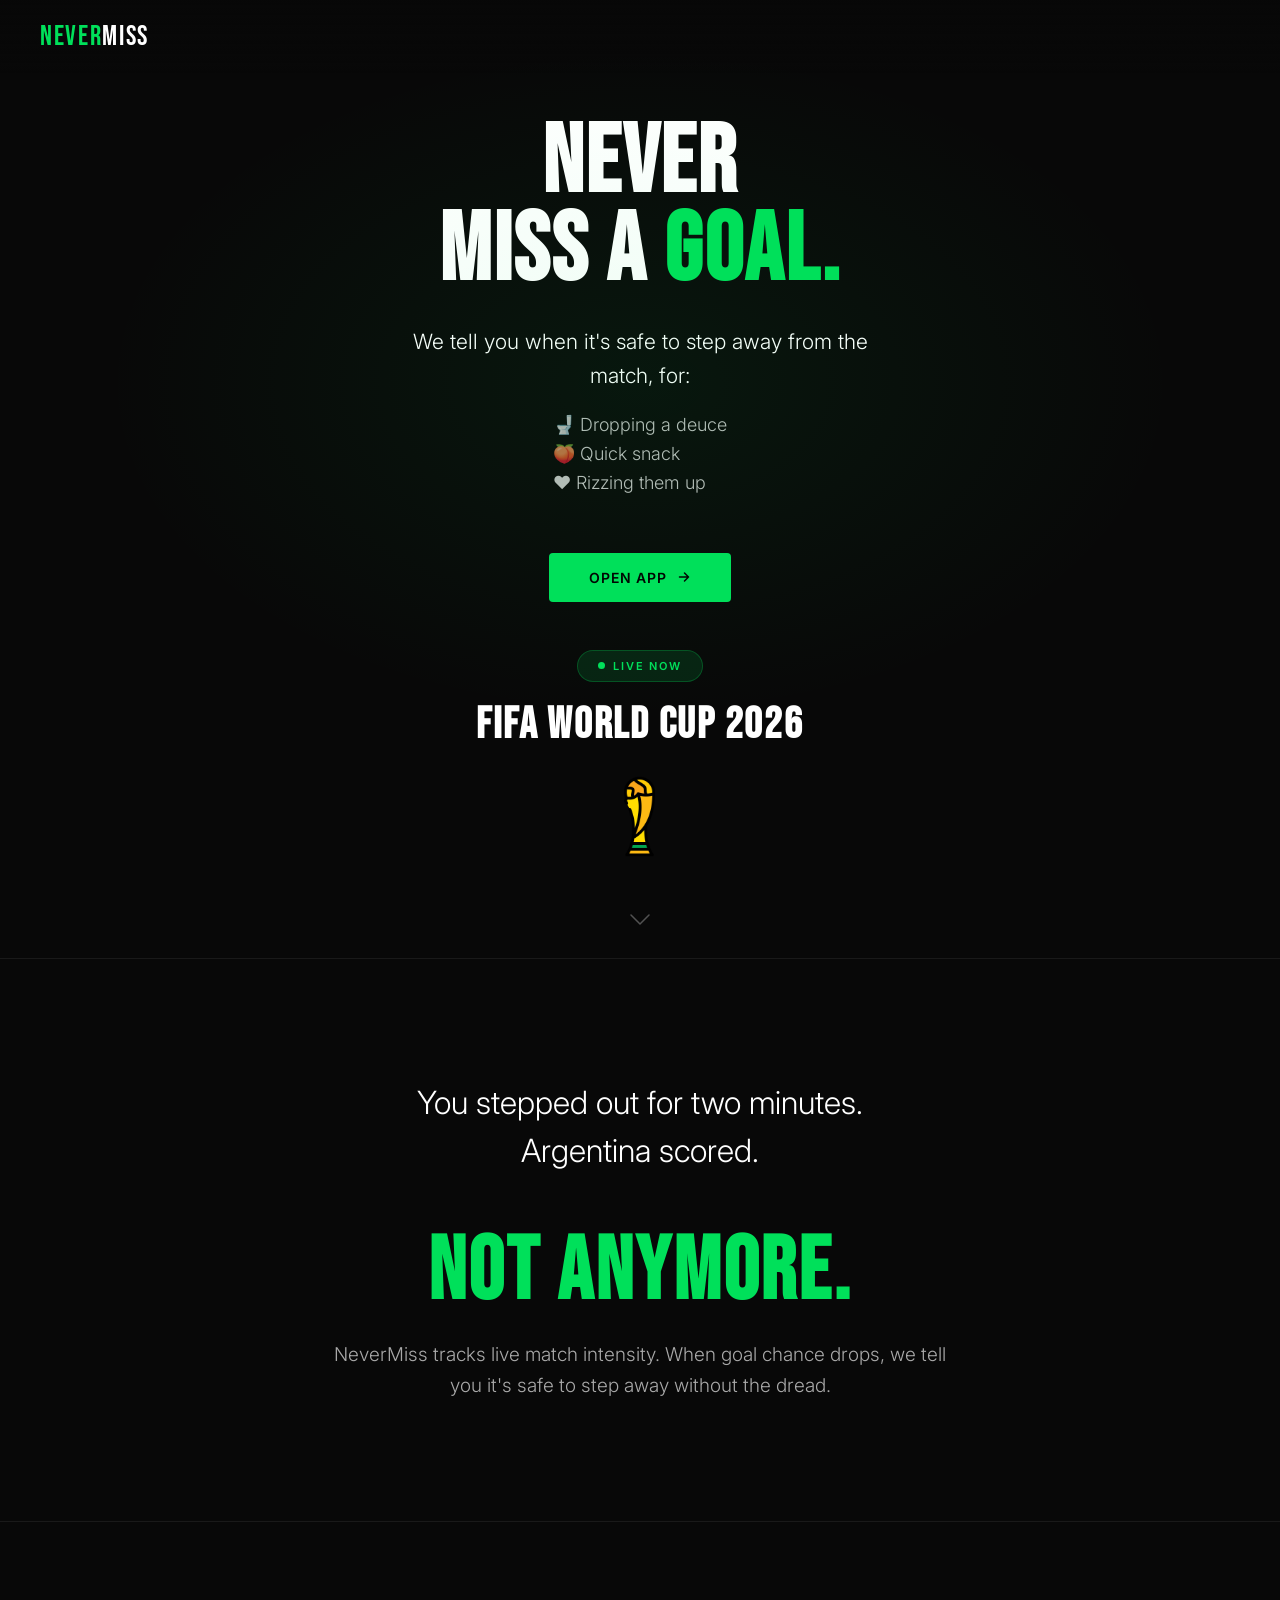
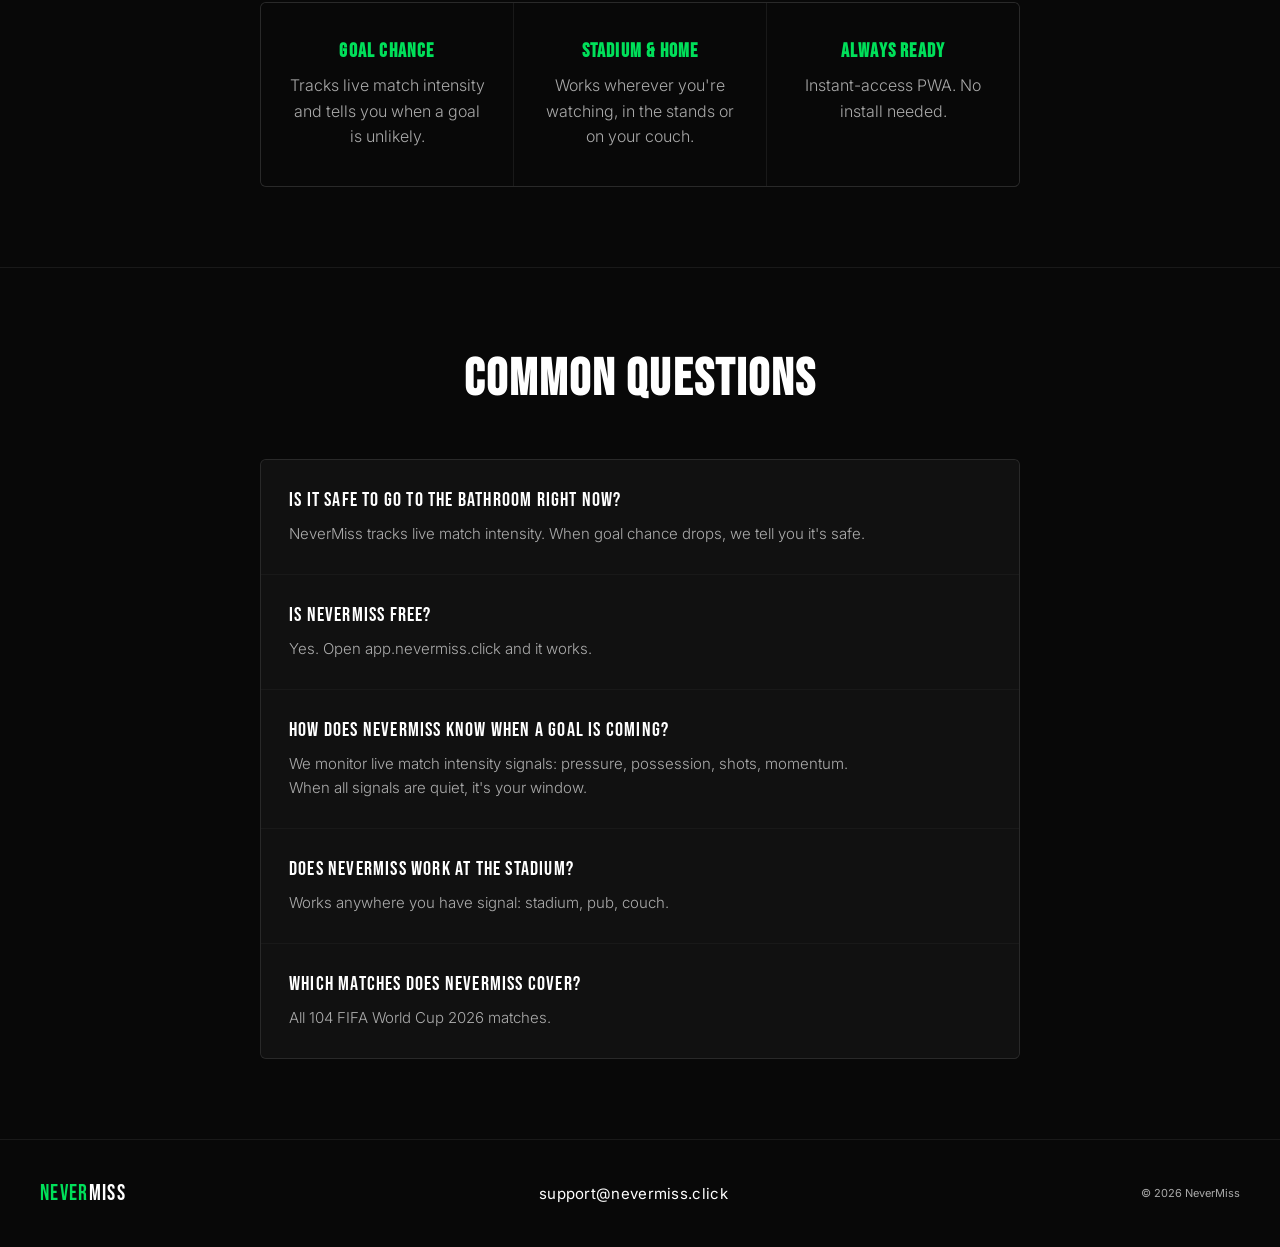
==== index.html @ ac38ac52 "polish(moment): full-white text, tighten body copy" ====
﻿<!DOCTYPE html>
<html lang="en">
<head>
  <meta charset="UTF-8" />
  <meta name="viewport" content="width=device-width, initial-scale=1.0" />
  <title>NeverMiss — Never Miss a Goal</title>
  <link rel="icon" type="image/png" href="logo.png" />

  <!-- SEO -->
  <meta name="description" content="We tell you when it's safe to step away from a FIFA World Cup 2026 match. Never miss a goal — real-time break recommendations based on live match intensity." />
  <link rel="canonical" href="https://nevermiss.click/" />
  <link rel="sitemap" type="application/xml" href="/sitemap.xml" />

  <!-- Open Graph -->
  <meta property="og:type" content="website" />
  <meta property="og:url" content="https://nevermiss.click/" />
  <meta property="og:site_name" content="NeverMiss" />
  <meta property="og:title" content="NeverMiss — Never Miss a Goal" />
  <meta property="og:description" content="We tell you when it's safe to step away from a FIFA World Cup 2026 match. Never miss a goal — real-time break recommendations based on live match intensity." />
  <meta property="og:image" content="https://nevermiss.click/og-image.png" />

  <!-- Twitter Card -->
  <meta name="twitter:card" content="summary_large_image" />
  <meta name="twitter:title" content="NeverMiss — Never Miss a Goal" />
  <meta name="twitter:description" content="We tell you when it's safe to step away from a FIFA World Cup 2026 match. Never miss a goal — real-time break recommendations based on live match intensity." />
  <meta name="twitter:image" content="https://nevermiss.click/og-image.png" />

  <!-- Structured Data -->
  <script type="application/ld+json">
  {
    "@context": "https://schema.org",
    "@graph": [
      {
        "@type": "WebSite",
        "name": "NeverMiss",
        "url": "https://nevermiss.click/",
        "description": "A FIFA World Cup 2026 companion app that tells you when it's safe to step away from the match."
      },
      {
        "@type": "SoftwareApplication",
        "name": "NeverMiss",
        "operatingSystem": "Web",
        "applicationCategory": "SportsApplication",
        "url": "https://app.nevermiss.click",
        "description": "Tracks live match intensity and tells you when a goal is unlikely — so you can grab a snack, take a break, or step away without missing the action.",
        "offers": {
          "@type": "Offer",
          "price": "0",
          "priceCurrency": "USD"
        }
      },
      {
        "@type": "FAQPage",
        "mainEntity": [
          {
            "@type": "Question",
            "name": "Is it safe to go to the bathroom right now?",
            "acceptedAnswer": {
              "@type": "Answer",
              "text": "NeverMiss tracks live match intensity. When goal chance drops, we tell you it's safe."
            }
          },
          {
            "@type": "Question",
            "name": "Is NeverMiss free?",
            "acceptedAnswer": {
              "@type": "Answer",
              "text": "Yes. Open app.nevermiss.click and it works."
            }
          },
          {
            "@type": "Question",
            "name": "How does NeverMiss know when a goal is coming?",
            "acceptedAnswer": {
              "@type": "Answer",
              "text": "We monitor live match intensity signals: pressure, possession, shots, momentum. When all signals are quiet, it's your window."
            }
          },
          {
            "@type": "Question",
            "name": "Does NeverMiss work at the stadium?",
            "acceptedAnswer": {
              "@type": "Answer",
              "text": "Works anywhere you have signal: stadium, pub, couch."
            }
          },
          {
            "@type": "Question",
            "name": "Which matches does NeverMiss cover?",
            "acceptedAnswer": {
              "@type": "Answer",
              "text": "All 104 FIFA World Cup 2026 matches."
            }
          }
        ]
      }
    ]
  }
  </script>

  <!-- Google Analytics -->
  <script async src="https://www.googletagmanager.com/gtag/js?id=G-BR15ZR657Z"></script>
  <script>
    window.dataLayer = window.dataLayer || [];
    function gtag() { dataLayer.push(arguments); }
    gtag('js', new Date());
    gtag('config', 'G-BR15ZR657Z');
  </script>

  <link rel="preconnect" href="https://fonts.googleapis.com" />
  <link rel="preconnect" href="https://fonts.gstatic.com" crossorigin />
  <link href="https://fonts.googleapis.com/css2?family=Bebas+Neue&family=Inter:wght@300;400;500&display=swap" rel="stylesheet" />

  <style>
    *, *::before, *::after {
      box-sizing: border-box;
      margin: 0;
      padding: 0;
    }

    :root {
      --black: #080808;
      --surface: #111111;
      --green: #00e05a;
      --green-dim: rgba(0, 224, 90, 0.12);
      --white: #ffffff;
      --muted: rgba(255,255,255,0.65);
      --border: rgba(255,255,255,0.07);
      --ease-out-expo: cubic-bezier(0.16, 1, 0.3, 1);
      --ease-out-quart: cubic-bezier(0.25, 1, 0.5, 1);
    }

    html {
      scroll-behavior: smooth;
    }

    body {
      background: var(--black);
      color: var(--white);
      font-family: 'Inter', sans-serif;
      font-weight: 400;
      min-height: 100dvh;
      overflow-x: hidden;
      -webkit-font-smoothing: antialiased;
    }

    /* ── ENTRANCE ANIMATIONS ── */
    @keyframes nav-drop {
      from { opacity: 0; transform: translateY(-8px); }
      to { opacity: 1; transform: translateY(0); }
    }

    @keyframes headline-snap {
      from { opacity: 0; letter-spacing: 0.12em; }
      to { opacity: 1; letter-spacing: 0.02em; }
    }

    @keyframes fade-in {
      from { opacity: 0; }
      to { opacity: 1; }
    }

    /* ── SKIP LINK ── */
    .skip-link {
      position: absolute;
      top: -40px;
      left: 0;
      background: var(--green);
      color: #000;
      padding: 8px 16px;
      font-size: 14px;
      font-weight: 600;
      text-decoration: none;
      z-index: 200;
      transition: top 0.1s;
    }

    .skip-link:focus {
      top: 0;
    }

    /* ── NAV ── */
    nav {
      position: fixed;
      top: 0;
      left: 0;
      right: 0;
      z-index: 100;
      padding: 20px 40px;
      display: flex;
      align-items: center;
      justify-content: space-between;
      background: linear-gradient(to bottom, rgba(8,8,8,0.95) 0%, transparent 100%);
      animation: nav-drop 350ms var(--ease-out-expo) backwards;
    }

    .nav-logo {
      font-family: 'Bebas Neue', sans-serif;
      font-size: 28px;
      letter-spacing: 0.06em;
      color: var(--white);
      text-decoration: none;
    }

    [data-brand-prefix] { color: var(--green); }

    /* ── HERO ── */
    .hero {
      min-height: 100dvh;
      display: flex;
      flex-direction: column;
      align-items: center;
      justify-content: center;
      text-align: center;
      padding: 120px 24px 40px;
      position: relative;
      overflow: hidden;
    }

    .hero::before {
      content: '';
      position: absolute;
      inset: 0;
      background: radial-gradient(ellipse 60% 50% at 50% 40%, rgba(0, 224, 90, 0.07) 0%, transparent 70%);
      pointer-events: none;
      animation: glow-breathe 4s ease-in-out infinite;
    }

    @keyframes glow-breathe {
      0%, 100% { opacity: 1; }
      50% { opacity: 0.35; }
    }

    .hero-headline {
      font-family: 'Bebas Neue', sans-serif;
      font-size: clamp(64px, 12vw, 96px);
      line-height: 0.92;
      letter-spacing: 0.02em;
      color: var(--white);
      margin-bottom: 28px;
      animation: headline-snap 520ms var(--ease-out-expo) 80ms backwards;
    }

    .hero-headline em {
      font-style: normal;
      color: var(--green);
    }

    .hero-sub {
      font-size: clamp(17px, 2.5vw, 21px);
      font-weight: 300;
      color: var(--white);
      max-width: 480px;
      line-height: 1.65;
      margin-bottom: 20px;
      text-wrap: pretty;
      animation: fade-in 400ms ease 280ms backwards;
    }

    .hero-use-cases {
      list-style: none;
      padding: 0;
      margin: 0 0 60px;
      display: flex;
      flex-direction: column;
      gap: 8px;
    }

    .hero-use-cases li {
      font-size: clamp(15px, 2vw, 18px);
      font-weight: 300;
      color: rgba(255,255,255,0.72);
      display: flex;
      align-items: center;
      gap: 10px;
    }

    .hero-use-cases li:nth-child(1) { animation: fade-in 380ms ease 400ms backwards; }
    .hero-use-cases li:nth-child(2) { animation: fade-in 380ms ease 460ms backwards; }
    .hero-use-cases li:nth-child(3) { animation: fade-in 380ms ease 520ms backwards; }

    /* ── CTA ── */
    .cta-btn {
      display: inline-flex;
      align-items: center;
      gap: 10px;
      background: var(--green);
      color: #000000;
      font-family: 'Inter', sans-serif;
      font-size: 14px;
      font-weight: 600;
      letter-spacing: 0.06em;
      text-transform: uppercase;
      text-decoration: none;
      padding: 16px 40px;
      border-radius: 4px;
      transition: opacity 0.2s, transform 0.2s;
      margin-bottom: 48px;
      animation: fade-in 350ms var(--ease-out-quart) 620ms backwards;
    }

    .cta-btn:hover {
      opacity: 0.88;
      transform: translateY(-1px);
    }

    .cta-btn:active {
      transform: translateY(0);
      opacity: 1;
    }

    .cta-btn:focus-visible {
      outline: 2px solid var(--green);
      outline-offset: 3px;
    }

    .cta-btn svg {
      width: 14px;
      height: 14px;
    }

    /* ── COUNTDOWN ── */
    .countdown-wrapper {
      margin-bottom: 56px;
      animation: fade-in 320ms ease 780ms backwards;
    }

    .countdown-label {
      font-size: 10px;
      font-weight: 500;
      letter-spacing: 0.22em;
      text-transform: uppercase;
      color: var(--muted);
      margin-bottom: 20px;
    }

    .countdown {
      display: flex;
      align-items: flex-start;
      gap: 8px;
    }

    .cd-block {
      display: flex;
      flex-direction: column;
      align-items: center;
      gap: 6px;
      min-width: 72px;
    }

    .cd-number {
      font-family: 'Bebas Neue', sans-serif;
      font-size: clamp(44px, 8vw, 72px);
      line-height: 1;
      letter-spacing: 0.02em;
      color: var(--white);
      background: var(--surface);
      border: 1px solid var(--border);
      border-radius: 6px;
      padding: 14px 18px;
      min-width: 72px;
      text-align: center;
      position: relative;
    }

    .cd-number::after {
      content: '';
      position: absolute;
      inset: 0;
      border-radius: 6px;
      box-shadow: 0 0 24px rgba(0, 224, 90, 0.08);
    }

    .cd-unit {
      font-size: 9px;
      font-weight: 500;
      letter-spacing: 0.18em;
      text-transform: uppercase;
      color: var(--muted);
    }

    .cd-sep {
      font-family: 'Bebas Neue', sans-serif;
      font-size: clamp(40px, 7vw, 64px);
      line-height: 1;
      color: var(--muted);
      padding-top: 14px;
      opacity: 0.4;
      align-self: flex-start;
      animation: colon-pulse 2s ease-in-out infinite;
    }

    @keyframes colon-pulse {
      0%, 100% { opacity: 0.4; }
      50% { opacity: 0.12; }
    }

    /* ── WC LIVE ── */
    .wc-live-state {
      display: none;
      flex-direction: column;
      align-items: center;
      gap: 16px;
      margin-bottom: 56px;
    }

    .wc-live-badge {
      display: flex;
      align-items: center;
      gap: 8px;
      background: var(--green-dim);
      border: 1px solid rgba(0, 224, 90, 0.25);
      border-radius: 100px;
      padding: 8px 20px;
    }

    .wc-live-dot {
      width: 7px;
      height: 7px;
      border-radius: 50%;
      background: var(--green);
      animation: pulse 1.6s ease-in-out infinite;
    }

    @keyframes pulse {
      0%, 100% { opacity: 1; transform: scale(1); }
      50% { opacity: 0.4; transform: scale(0.8); }
    }

    @media (prefers-reduced-motion: reduce) {
      .wc-live-dot { animation: none; }
      .hero::before { animation: none; }
      .cd-sep { animation: none; opacity: 0.4; }
      .hero-scroll-cue { animation: none; opacity: 0.3; }
      nav,
      .hero-headline,
      .hero-sub,
      .hero-use-cases li,
      .cta-btn,
      .countdown-wrapper,
      .moment-problem,
      .moment-headline,
      .moment-body {
        animation: none;
        opacity: 1;
      }
    }

    .wc-live-badge-text {
      font-size: 11px;
      font-weight: 600;
      letter-spacing: 0.18em;
      text-transform: uppercase;
      color: var(--green);
    }

    .wc-icon {
      width: 91px;
      height: auto;
      margin-top: 4px;
    }

    .wc-live-heading {
      font-family: 'Bebas Neue', sans-serif;
      font-size: clamp(28px, 5vw, 44px);
      letter-spacing: 0.04em;
      color: var(--white);
      text-align: center;
    }

    .wc-live-sub {
      font-size: 15px;
      font-weight: 300;
      color: var(--muted);
      text-align: center;
      max-width: 360px;
      line-height: 1.6;
    }

    /* ── ABOUT ── */
    .about {
      border-top: 1px solid var(--border);
      padding: 80px 24px;
      display: flex;
      flex-direction: column;
      align-items: center;
      gap: 56px;
    }



    .pillars {
      display: grid;
      grid-template-columns: 1fr;
      gap: 1px;
      background: var(--border);
      width: 100%;
      max-width: 760px;
      border: 1px solid var(--border);
      border-radius: 6px;
      overflow: hidden;
    }

    .pillar {
      background: var(--black);
      padding: 36px 28px;
      display: flex;
      flex-direction: column;
      align-items: center;
      text-align: center;
      gap: 10px;
    }

    .hero-scroll-cue {
      position: absolute;
      bottom: 28px;
      left: 50%;
      transform: translateX(-50%);
      color: rgba(255,255,255,0.3);
      pointer-events: none;
      animation: scroll-bob 2.4s ease-in-out infinite;
    }

    @keyframes scroll-bob {
      0%, 100% { transform: translateX(-50%) translateY(0); opacity: 0.3; }
      50% { transform: translateX(-50%) translateY(7px); opacity: 0.65; }
    }

    .pillar-title {
      font-family: 'Bebas Neue', sans-serif;
      font-size: 20px;
      letter-spacing: 0.06em;
      color: var(--green);
      text-align: center;
    }

    .pillar-body {
      font-size: 16px;
      font-weight: 300;
      color: var(--muted);
      line-height: 1.6;
      text-wrap: pretty;
      text-align: center;
    }

    /* ── MOMENT ── */
    .moment {
      border-top: 1px solid var(--border);
      padding: 120px 24px;
      display: flex;
      flex-direction: column;
      align-items: center;
      text-align: center;
    }

    .moment-problem {
      font-size: clamp(20px, 3.5vw, 32px);
      font-weight: 300;
      line-height: 1.5;
      color: #fff;
      max-width: 52ch;
      text-wrap: pretty;
      margin-bottom: 56px;
      animation: fade-in 420ms ease 80ms backwards;
    }

    .moment-headline {
      font-family: 'Bebas Neue', sans-serif;
      font-size: clamp(52px, 9vw, 88px);
      letter-spacing: 0.03em;
      line-height: 0.95;
      color: var(--green);
      margin-bottom: 24px;
      animation: fade-in 380ms ease 200ms backwards;
    }

    .moment-body {
      font-size: clamp(16px, 2.5vw, 19px);
      font-weight: 300;
      line-height: 1.65;
      color: rgba(255,255,255,0.65);
      max-width: 52ch;
      text-wrap: pretty;
      animation: fade-in 360ms ease 320ms backwards;
    }

    /* ── FOOTER ── */
    footer {
      border-top: 1px solid var(--border);
      padding: 40px 40px;
      display: flex;
      align-items: center;
      justify-content: space-between;
      gap: 16px;
      flex-wrap: wrap;
    }

    .footer-logo {
      font-family: 'Bebas Neue', sans-serif;
      font-size: 22px;
      letter-spacing: 0.06em;
      color: var(--white);
    }

    .footer-contact {
      font-size: 15px;
      font-weight: 400;
      color: var(--white);
      text-decoration: none;
      letter-spacing: 0.02em;
      transition: color 0.2s;
    }

    .footer-contact:hover {
      color: var(--green);
    }

    .footer-note {
      font-size: 11px;
      color: var(--muted);
    }

    /* ── RESPONSIVE ── */
    @media (min-width: 860px) {
      .pillars {
        grid-template-columns: repeat(3, 1fr);
      }
    }

    @media (max-width: 700px) {
      nav {
        padding: 18px 20px;
      }

      .hero {
        padding: 100px 20px 60px;
      }

      .cd-block {
        min-width: 58px;
      }

      .cd-number {
        min-width: 58px;
        padding: 10px 12px;
      }

      .countdown {
        gap: 5px;
      }

      footer {
        padding: 32px 20px;
        justify-content: center;
        text-align: center;
        flex-direction: column;
        gap: 12px;
      }

      .about {
        padding: 60px 20px;
      }
    }

    @media (min-width: 601px) and (max-width: 900px) {
      .cd-block {
        min-width: 64px;
      }
    }

    /* ── FAQ ── */
    .faq {
      border-top: 1px solid var(--border);
      padding: 80px 24px;
      display: flex;
      flex-direction: column;
      align-items: center;
      gap: 48px;
    }

    .faq-headline {
      font-family: 'Bebas Neue', sans-serif;
      font-size: clamp(32px, 5vw, 52px);
      letter-spacing: 0.04em;
      text-align: center;
      color: var(--white);
      text-wrap: balance;
    }

    .faq-list {
      width: 100%;
      max-width: 760px;
      display: flex;
      flex-direction: column;
      gap: 1px;
      background: var(--border);
      border: 1px solid var(--border);
      border-radius: 6px;
      overflow: hidden;
    }

    .faq-item {
      background: var(--surface);
      padding: 28px;
      display: flex;
      flex-direction: column;
      gap: 10px;
    }

    .faq-q {
      font-family: 'Bebas Neue', sans-serif;
      font-size: 20px;
      letter-spacing: 0.06em;
      color: var(--white);
    }

    .faq-a {
      font-size: 15px;
      font-weight: 300;
      color: var(--muted);
      line-height: 1.6;
      text-wrap: pretty;
      max-width: 65ch;
    }

    @media (max-width: 700px) {
      .faq {
        padding: 60px 20px;
      }
      .faq-item {
        padding: 22px 20px;
      }
    }

    @media (max-width: 400px) {
      .cd-block {
        min-width: 50px;
      }

      .cd-number {
        min-width: 50px;
        font-size: 36px;
        padding: 8px 8px;
      }

      .cd-sep {
        font-size: 32px;
      }

      .countdown {
        gap: 3px;
      }
    }
  </style>
</head>
<body>

  <a href="#main-content" class="skip-link">Skip to main content</a>

  <!-- NAV -->
  <nav>
    <a href="#" class="nav-logo"><span data-brand-prefix>Never</span><span data-brand-suffix>Miss</span></a>
  </nav>

  <main id="main-content">

  <!-- HERO -->
  <section class="hero">
    <h1 class="hero-headline">Never<br>Miss a <em>Goal.</em></h1>
    <p class="hero-sub">
      We tell you when it's safe to step away from the match, for:
    </p>
    <ul class="hero-use-cases">
      <li>🚽 Dropping a deuce</li>
      <li>🍑 Quick snack</li>
      <li>❤️ Rizzing them up</li>
    </ul>

    <a href="https://app.nevermiss.click" class="cta-btn" target="_blank" rel="noopener noreferrer" aria-label="Open NeverMiss app (opens in new tab)">
      Open App
      <svg viewBox="0 0 14 14" fill="none" xmlns="http://www.w3.org/2000/svg" aria-hidden="true">
        <path d="M2.5 7H11.5M7.5 3L11.5 7L7.5 11" stroke="currentColor" stroke-width="1.5" stroke-linecap="round" stroke-linejoin="round"/>
      </svg>
    </a>

    <!-- COUNTDOWN — hidden automatically when World Cup starts -->
    <div class="countdown-wrapper" id="countdown-wrapper">
      <p class="countdown-label">World Cup kicks off in</p>
      <div class="countdown" id="countdown" role="timer" aria-live="off" aria-atomic="true">
        <div class="cd-block">
          <span class="cd-number" id="cd-days">00</span>
          <span class="cd-unit">Days</span>
        </div>
        <span class="cd-sep">:</span>
        <div class="cd-block">
          <span class="cd-number" id="cd-hours">00</span>
          <span class="cd-unit">Hours</span>
        </div>
        <span class="cd-sep">:</span>
        <div class="cd-block">
          <span class="cd-number" id="cd-mins">00</span>
          <span class="cd-unit">Mins</span>
        </div>
        <span class="cd-sep">:</span>
        <div class="cd-block">
          <span class="cd-number" id="cd-secs">00</span>
          <span class="cd-unit">Secs</span>
        </div>
      </div>
    </div>

    <!-- WC LIVE STATE — shown automatically when World Cup starts -->
    <div class="wc-live-state" id="wc-live-state" aria-live="polite" aria-hidden="true">
      <div class="wc-live-badge">
        <div class="wc-live-dot"></div>
        <span class="wc-live-badge-text">Live Now</span>
      </div>
      <h2 class="wc-live-heading">FIFA World Cup 2026</h2>
      <img class="wc-icon" src="[data-uri]" alt="FIFA World Cup Trophy" />
    </div>

    <div class="hero-scroll-cue" aria-hidden="true">
      <svg width="20" height="12" viewBox="0 0 20 12" fill="none" xmlns="http://www.w3.org/2000/svg">
        <path d="M1 1L10 10L19 1" stroke="currentColor" stroke-width="1.5" stroke-linecap="round" stroke-linejoin="round"/>
      </svg>
    </div>
  </section>

  <!-- MOMENT: PROBLEM → RELIEF -->
  <section class="moment" aria-label="The problem NeverMiss solves">
    <p class="moment-problem">
      You stepped out for two minutes.<br>
      Argentina scored.
    </p>
    <h2 class="moment-headline">Not anymore.</h2>
    <p class="moment-body">NeverMiss tracks live match intensity. When goal chance drops, we tell you it's safe to step away without the dread.</p>
  </section>

  <!-- ABOUT -->
  <section class="about">
    <div class="pillars">
      <div class="pillar">
        <h3 class="pillar-title">Goal Chance</h3>
        <p class="pillar-body">Tracks live match intensity and tells you when a goal is unlikely.</p>
      </div>
      <div class="pillar">
        <h3 class="pillar-title">Stadium & Home</h3>
        <p class="pillar-body">Works wherever you're watching, in the stands or on your couch.</p>
      </div>
      <div class="pillar">
        <h3 class="pillar-title">Always Ready</h3>
        <p class="pillar-body">Instant-access PWA. No install needed.</p>
      </div>
    </div>
  </section>

  <!-- FAQ -->
  <section class="faq">
    <h2 class="faq-headline">Common Questions</h2>
    <dl class="faq-list">
      <div class="faq-item">
        <dt class="faq-q">Is it safe to go to the bathroom right now?</dt>
        <dd class="faq-a">NeverMiss tracks live match intensity. When goal chance drops, we tell you it's safe.</dd>
      </div>
      <div class="faq-item">
        <dt class="faq-q">Is NeverMiss free?</dt>
        <dd class="faq-a">Yes. Open app.nevermiss.click and it works.</dd>
      </div>
      <div class="faq-item">
        <dt class="faq-q">How does NeverMiss know when a goal is coming?</dt>
        <dd class="faq-a">We monitor live match intensity signals: pressure, possession, shots, momentum. When all signals are quiet, it's your window.</dd>
      </div>
      <div class="faq-item">
        <dt class="faq-q">Does NeverMiss work at the stadium?</dt>
        <dd class="faq-a">Works anywhere you have signal: stadium, pub, couch.</dd>
      </div>
      <div class="faq-item">
        <dt class="faq-q">Which matches does NeverMiss cover?</dt>
        <dd class="faq-a">All 104 FIFA World Cup 2026 matches.</dd>
      </div>
    </dl>
  </section>

  </main>

  <!-- FOOTER -->
  <footer>
    <span class="footer-logo"><span data-brand-prefix>Never</span><span data-brand-suffix>Miss</span></span>
    <a href="mailto:support@nevermiss.click" class="footer-contact">support@nevermiss.click</a>
    <span class="footer-note">© 2026 <span data-brand>NeverMiss</span></span>
  </footer>

  <script>
    function applyWCState(started) {
      var cdWrapper = document.getElementById('countdown-wrapper');
      var wcLive = document.getElementById('wc-live-state');
      if (started) {
        cdWrapper.style.display = 'none';
        cdWrapper.setAttribute('aria-hidden', 'true');
        wcLive.style.display = 'flex';
        wcLive.setAttribute('aria-hidden', 'false');
      } else {
        cdWrapper.style.display = '';
        cdWrapper.setAttribute('aria-hidden', 'false');
        wcLive.style.display = 'none';
        wcLive.setAttribute('aria-hidden', 'true');
      }
    }

    // FIFA World Cup 2026 opening match — June 11, 2026 at 22:30 Tehran (19:00 UTC)
    var TARGET = new Date('2026-06-11T19:00:00Z').getTime();

    var pad = function(n) { return String(n).padStart(2, '0'); };

    function tick() {
      var now = Date.now();
      var diff = TARGET - now;

      if (diff <= 0) {
        applyWCState(true);
        document.getElementById('cd-days').textContent  = '00';
        document.getElementById('cd-hours').textContent = '00';
        document.getElementById('cd-mins').textContent  = '00';
        document.getElementById('cd-secs').textContent  = '00';
        clearInterval(timer);
        return;
      }

      var days  = Math.floor(diff / 86400000);
      var hours = Math.floor((diff % 86400000) / 3600000);
      var mins  = Math.floor((diff % 3600000) / 60000);
      var secs  = Math.floor((diff % 60000) / 1000);

      document.getElementById('cd-days').textContent  = pad(days);
      document.getElementById('cd-hours').textContent = pad(hours);
      document.getElementById('cd-mins').textContent  = pad(mins);
      document.getElementById('cd-secs').textContent  = pad(secs);
    }

    tick();
    var timer = setInterval(tick, 1000);
  </script>

</body>
</html>
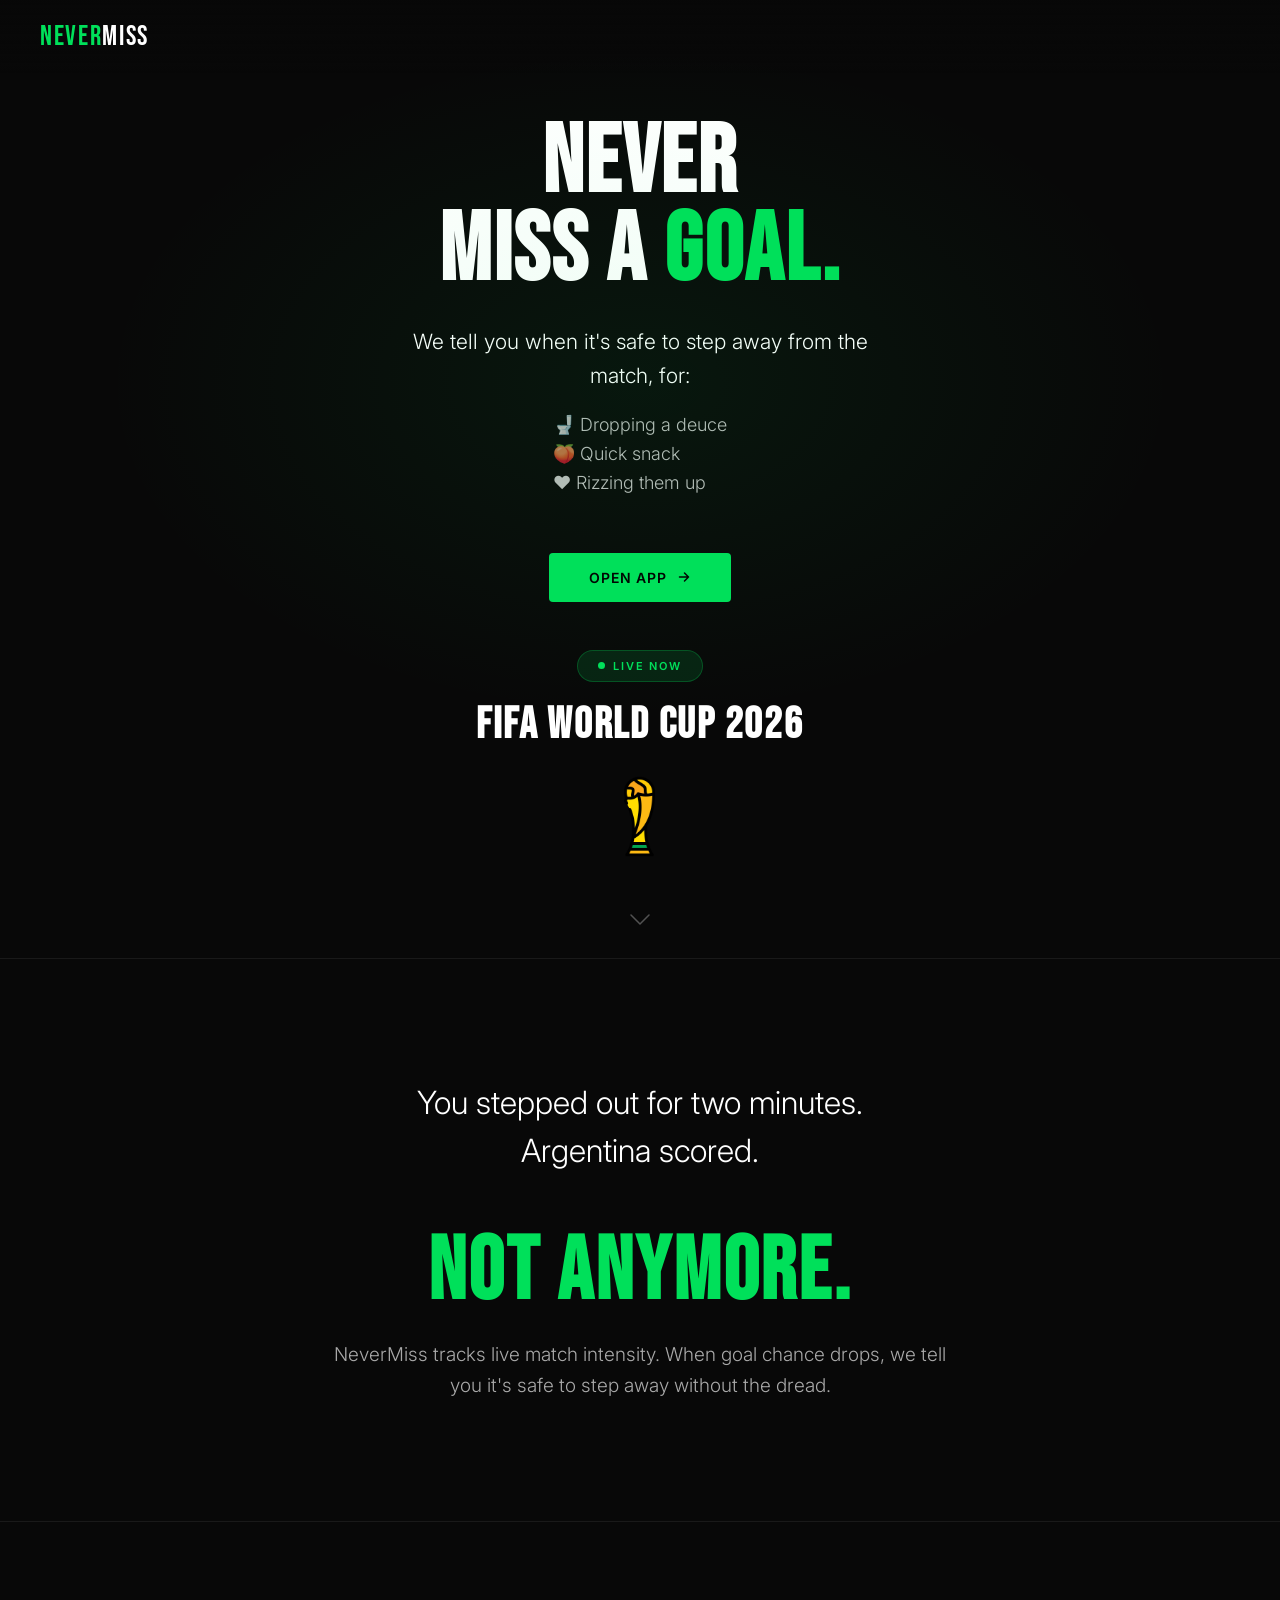
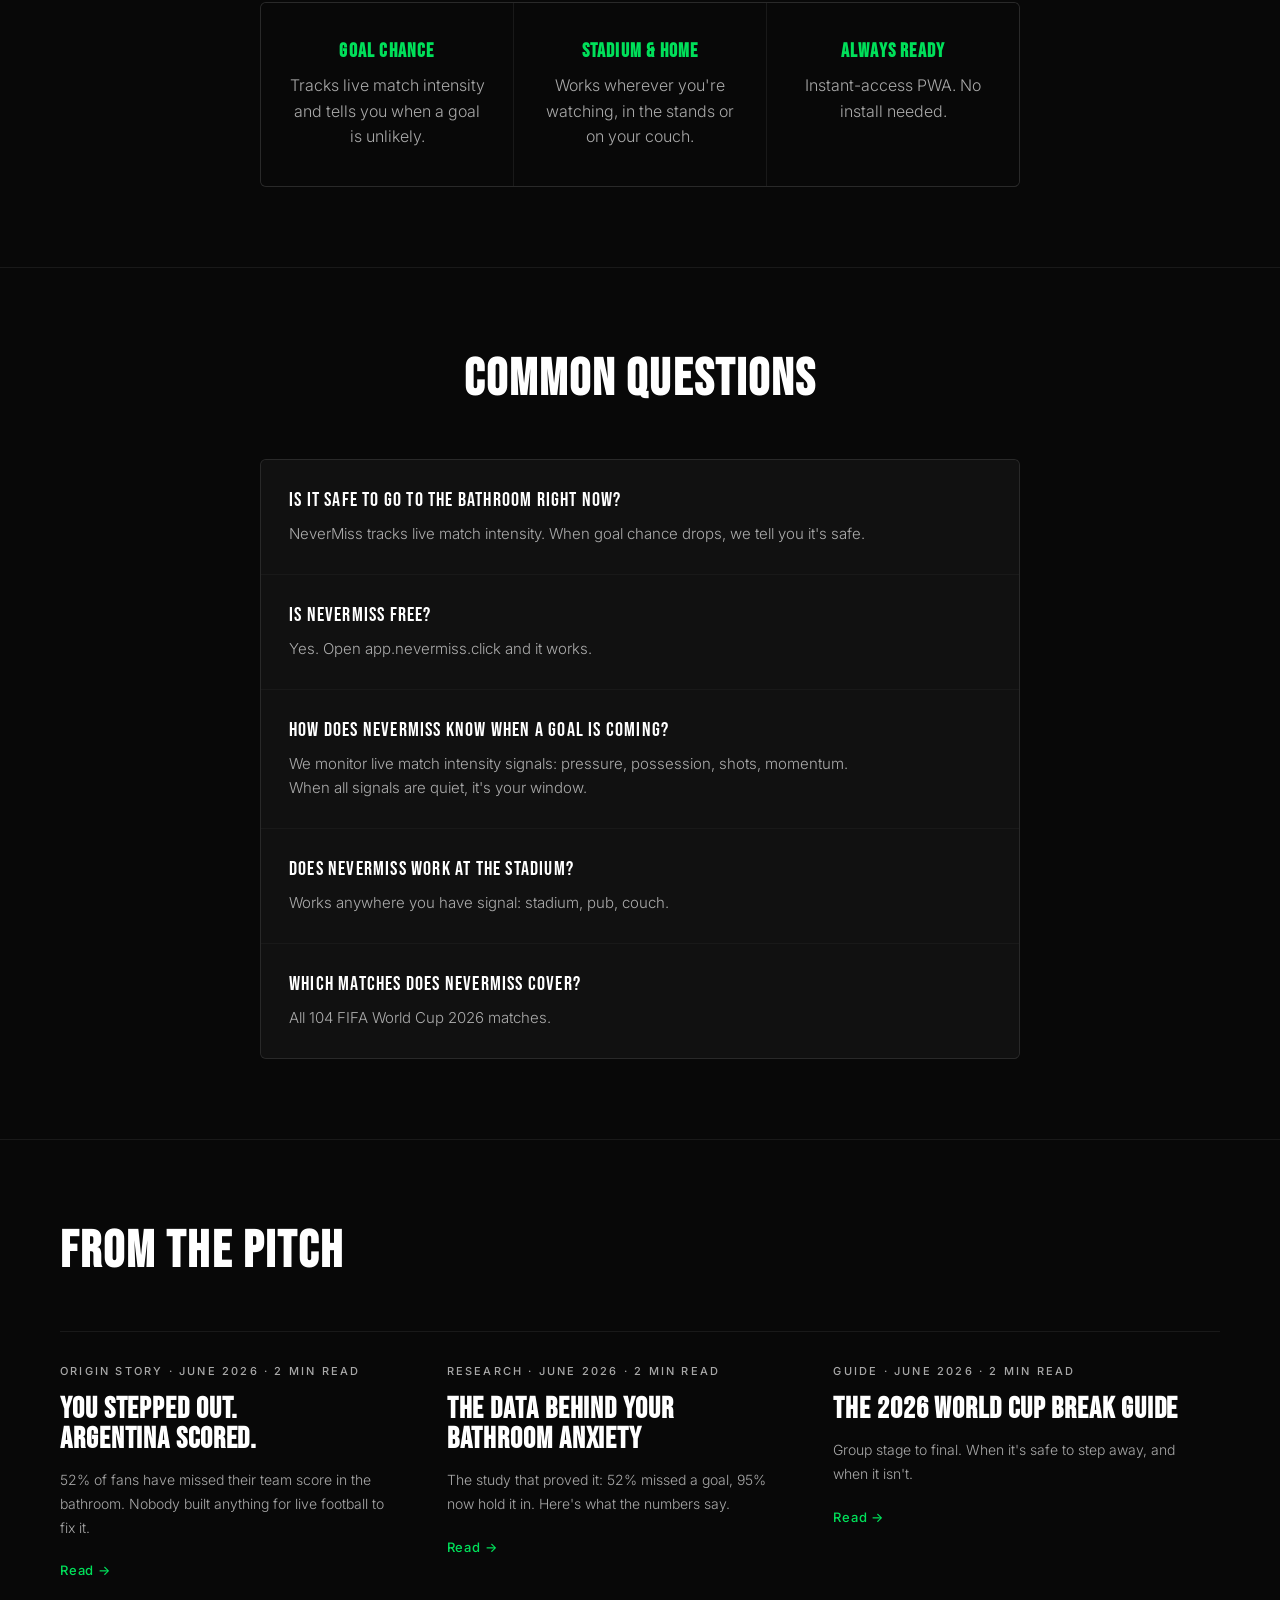
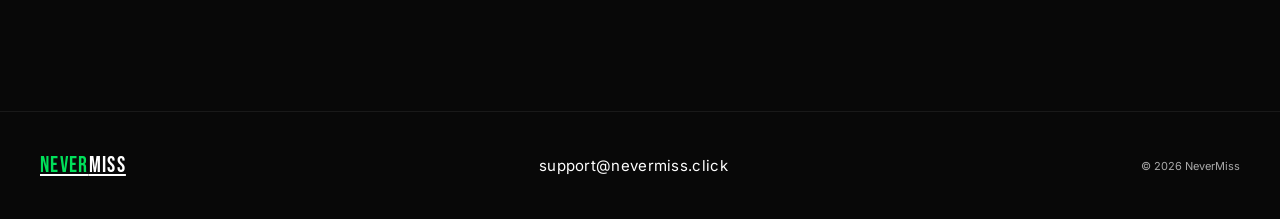
==== commit 3310dfd6: "docs + polish: articles, pitch border-top, nav/footer links, design system - Add articles/ directory" ====
--- a/index.html
+++ b/index.html
@@ -751,6 +751,80 @@
         gap: 3px;
       }
     }
+
+    /* ── FROM THE PITCH ── */
+    .pitch {
+      border-top: 1px solid var(--border);
+      padding: 80px 40px 100px;
+    }
+
+    .pitch-headline {
+      font-family: 'Bebas Neue', sans-serif;
+      font-size: clamp(32px, 4.5vw, 52px);
+      letter-spacing: 0.04em;
+      color: var(--white);
+      max-width: 1160px;
+      margin: 0 auto 48px;
+    }
+
+    .pitch-grid {
+      display: grid;
+      grid-template-columns: repeat(auto-fit, minmax(280px, 1fr));
+      gap: 0;
+      max-width: 1160px;
+      margin: 0 auto;
+    }
+
+    .pitch-item {
+      border-top: 1px solid var(--border);
+      padding: 32px 40px 32px 0;
+    }
+
+    .pitch-tag {
+      font-size: 11px;
+      font-weight: 500;
+      letter-spacing: 0.2em;
+      text-transform: uppercase;
+      color: var(--muted);
+      margin-bottom: 16px;
+    }
+
+    .pitch-title {
+      font-family: 'Bebas Neue', sans-serif;
+      font-size: clamp(22px, 2.8vw, 30px);
+      letter-spacing: 0.03em;
+      line-height: 1;
+      color: var(--white);
+      margin-bottom: 14px;
+      text-wrap: balance;
+      overflow-wrap: break-word;
+    }
+
+    .pitch-excerpt {
+      font-size: 14px;
+      font-weight: 300;
+      line-height: 1.7;
+      color: var(--muted);
+      max-width: 40ch;
+      text-wrap: pretty;
+      margin-bottom: 20px;
+    }
+
+    .pitch-read {
+      font-size: 13px;
+      font-weight: 500;
+      color: var(--green);
+      text-decoration: none;
+      letter-spacing: 0.06em;
+      transition: opacity 0.2s;
+    }
+    .pitch-read:hover { opacity: 0.7; }
+    .pitch-read:focus-visible { outline: 2px solid var(--green); outline-offset: 2px; border-radius: 2px; }
+
+    @media (max-width: 700px) {
+      .pitch { padding: 60px 20px 80px; }
+      .pitch-item { padding: 28px 0 0; }
+    }
   </style>
 </head>
 <body>
@@ -759,7 +833,7 @@
 
   <!-- NAV -->
   <nav>
-    <a href="#" class="nav-logo"><span data-brand-prefix>Never</span><span data-brand-suffix>Miss</span></a>
+    <a href="/" class="nav-logo"><span data-brand-prefix>Never</span><span data-brand-suffix>Miss</span></a>
   </nav>
 
   <main id="main-content">
@@ -881,11 +955,36 @@
     </dl>
   </section>
 
+  <!-- FROM THE PITCH -->
+  <section class="pitch" aria-labelledby="pitch-heading">
+    <h2 class="pitch-headline" id="pitch-heading">From the Pitch</h2>
+    <div class="pitch-grid">
+      <article class="pitch-item">
+        <p class="pitch-tag">Origin Story · June 2026 · 2 min read</p>
+        <h3 class="pitch-title">You Stepped Out. Argentina Scored.</h3>
+        <p class="pitch-excerpt">52% of fans have missed their team score in the bathroom. Nobody built anything for live football to fix it.</p>
+        <a href="./articles/why-nevermiss.html" class="pitch-read">Read →</a>
+      </article>
+      <article class="pitch-item">
+        <p class="pitch-tag">Research · June 2026 · 2 min read</p>
+        <h3 class="pitch-title">The Data Behind Your Bathroom Anxiety</h3>
+        <p class="pitch-excerpt">The study that proved it: 52% missed a goal, 95% now hold it in. Here's what the numbers say.</p>
+        <a href="./articles/bathroom-break-stats.html" class="pitch-read">Read →</a>
+      </article>
+      <article class="pitch-item">
+        <p class="pitch-tag">Guide · June 2026 · 2 min read</p>
+        <h3 class="pitch-title">The 2026 World Cup Break Guide</h3>
+        <p class="pitch-excerpt">Group stage to final. When it's safe to step away, and when it isn't.</p>
+        <a href="./articles/group-stage-break-guide.html" class="pitch-read">Read →</a>
+      </article>
+    </div>
+  </section>
+
   </main>
 
   <!-- FOOTER -->
   <footer>
-    <span class="footer-logo"><span data-brand-prefix>Never</span><span data-brand-suffix>Miss</span></span>
+    <a href="/" class="footer-logo"><span data-brand-prefix>Never</span><span data-brand-suffix>Miss</span></a>
     <a href="mailto:support@nevermiss.click" class="footer-contact">support@nevermiss.click</a>
     <span class="footer-note">© 2026 <span data-brand>NeverMiss</span></span>
   </footer>
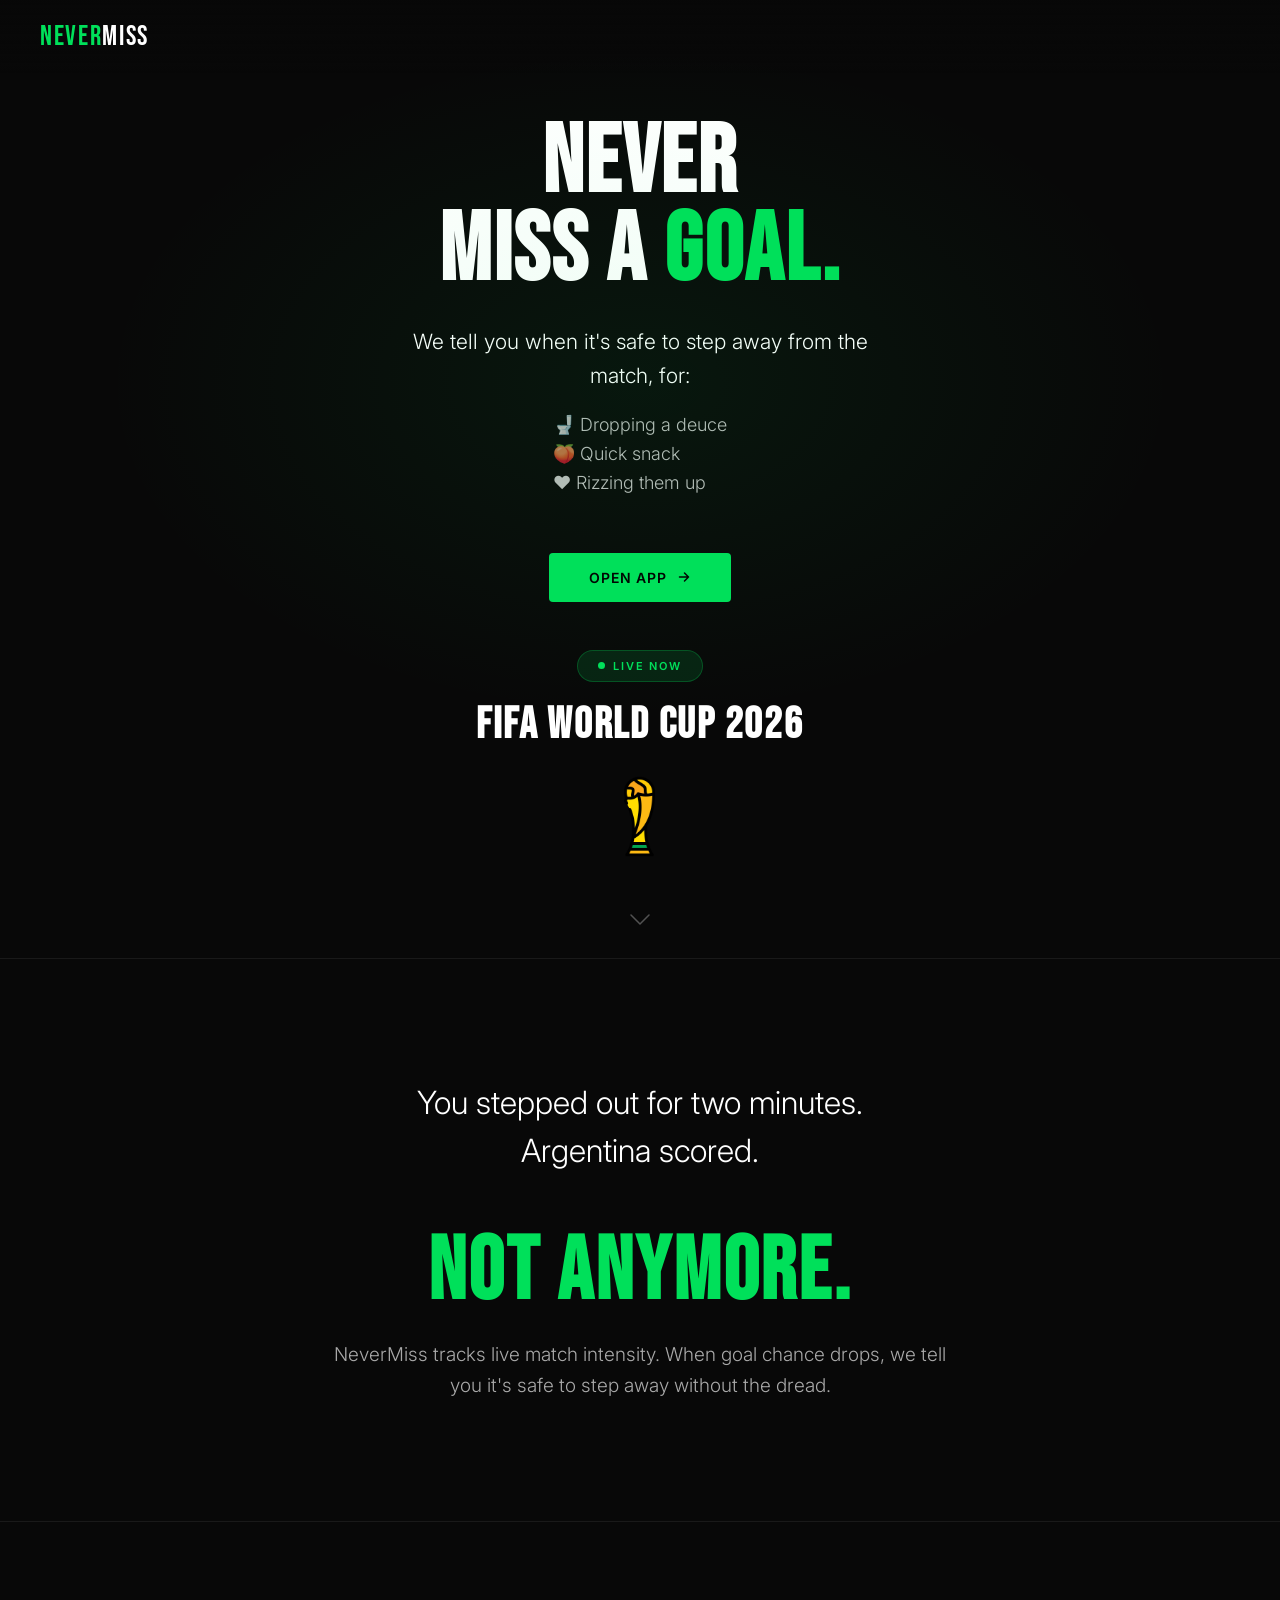
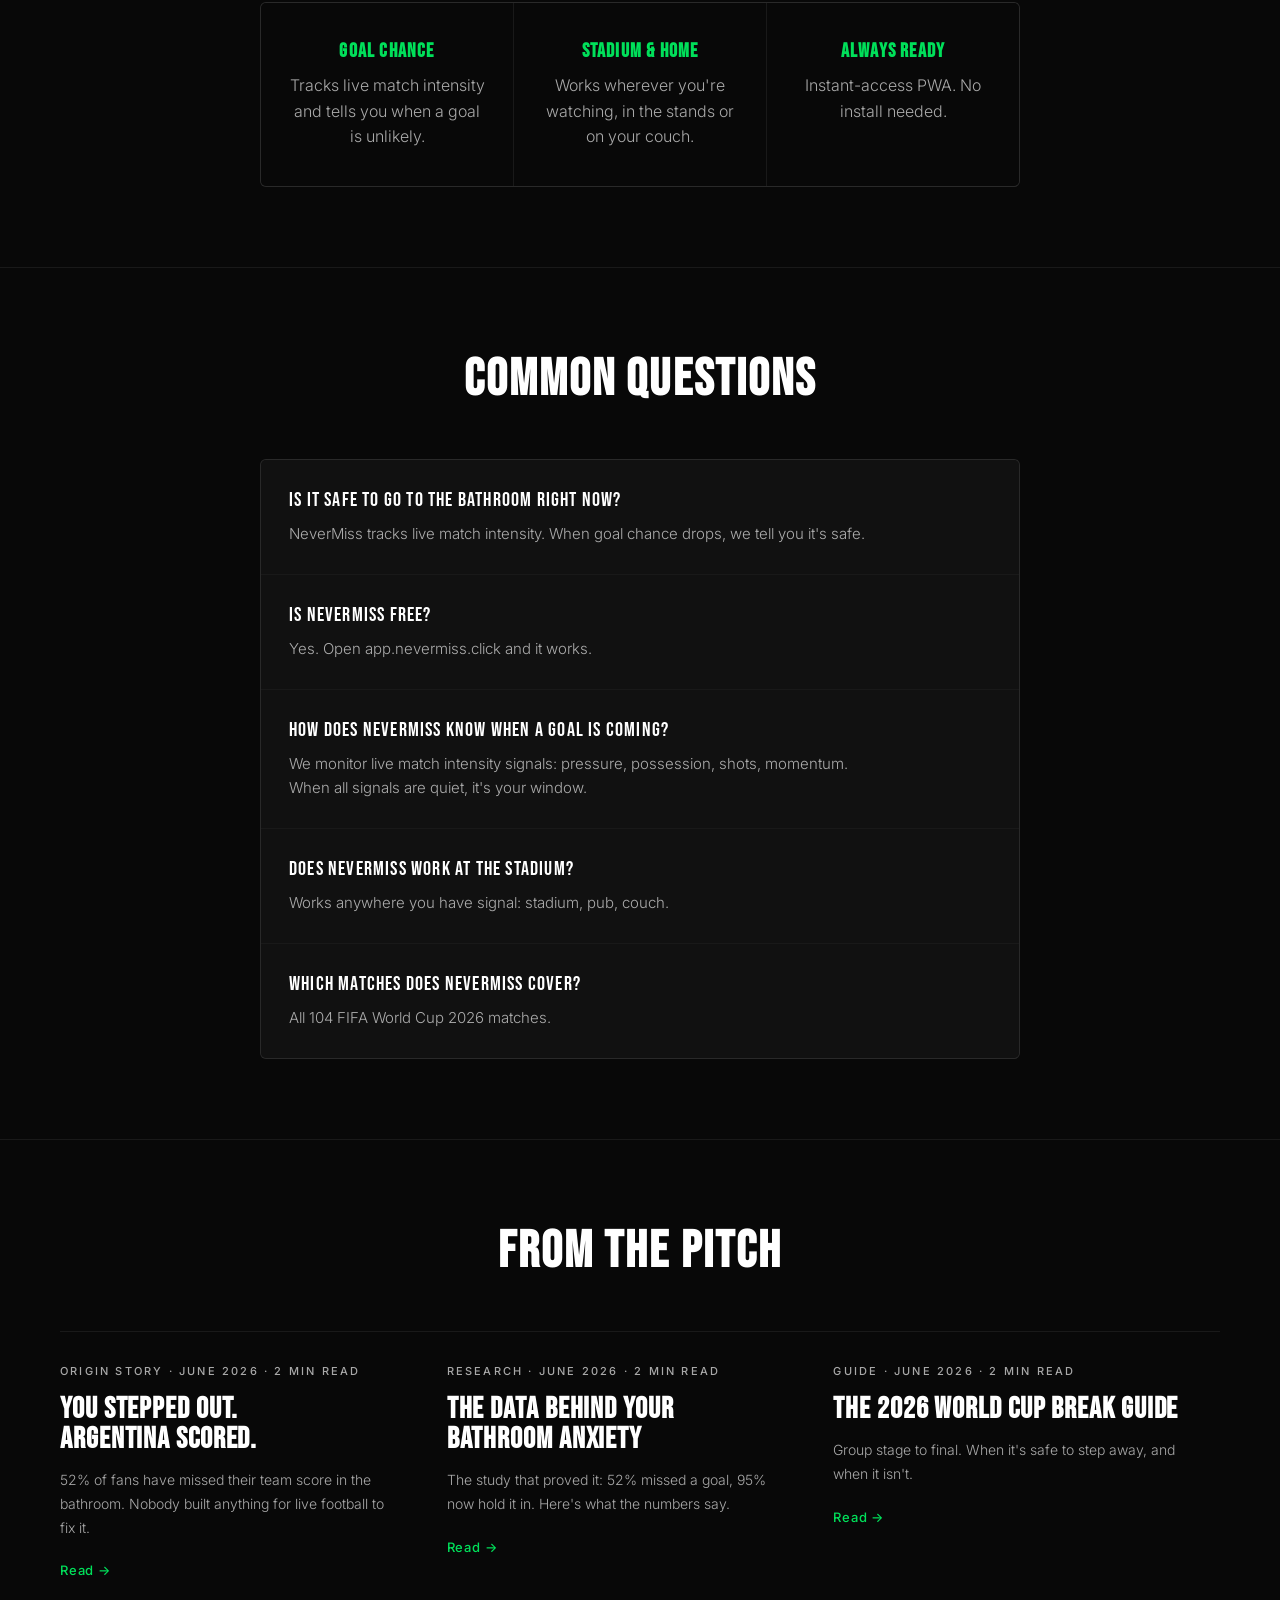
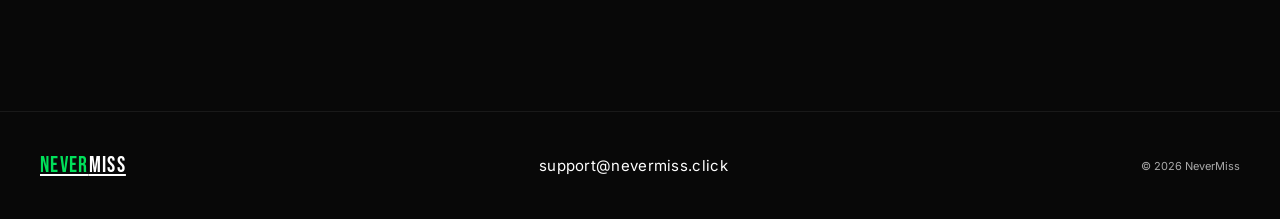
==== commit 6e4da609: "feat(motion): scroll-reveal animations + fix moment section bug - Fix broken moment-section animatio" ====
--- a/index.html
+++ b/index.html
@@ -437,13 +437,13 @@
       .hero-sub,
       .hero-use-cases li,
       .cta-btn,
-      .countdown-wrapper,
-      .moment-problem,
-      .moment-headline,
-      .moment-body {
+      .countdown-wrapper {
         animation: none;
         opacity: 1;
       }
+      .js .reveal { transition: none; opacity: 1; transform: none; }
+      .js .reveal-snap { opacity: 1; }
+      .js .reveal-snap.is-revealed { animation: none; }
     }
 
     .wc-live-badge-text {
@@ -561,7 +561,6 @@
       max-width: 52ch;
       text-wrap: pretty;
       margin-bottom: 56px;
-      animation: fade-in 420ms ease 80ms backwards;
     }
 
     .moment-headline {
@@ -571,7 +570,6 @@
       line-height: 0.95;
       color: var(--green);
       margin-bottom: 24px;
-      animation: fade-in 380ms ease 200ms backwards;
     }
 
     .moment-body {
@@ -581,7 +579,29 @@
       color: rgba(255,255,255,0.65);
       max-width: 52ch;
       text-wrap: pretty;
-      animation: fade-in 360ms ease 320ms backwards;
+    }
+
+    /* ── SCROLL REVEAL ── */
+    @keyframes reveal-snap {
+      from { opacity: 0; letter-spacing: 0.12em; }
+      to   { opacity: 1; letter-spacing: 0.03em; }
+    }
+
+    .js .reveal {
+      opacity: 0;
+      transform: translateY(16px);
+      transition: opacity 520ms var(--ease-out-expo), transform 520ms var(--ease-out-expo);
+      transition-delay: calc(var(--i, 0) * 80ms);
+    }
+    .js .reveal.is-revealed {
+      opacity: 1;
+      transform: translateY(0);
+    }
+
+    .js .reveal-snap { opacity: 0; }
+    .js .reveal-snap.is-revealed {
+      opacity: 1;
+      animation: reveal-snap 520ms var(--ease-out-expo) calc(var(--i, 0) * 80ms) backwards;
     }
 
     /* ── FOOTER ── */
@@ -765,6 +785,7 @@
       color: var(--white);
       max-width: 1160px;
       margin: 0 auto 48px;
+      text-align: center;
     }
 
     .pitch-grid {
@@ -826,6 +847,7 @@
       .pitch-item { padding: 28px 0 0; }
     }
   </style>
+  <script>document.documentElement.classList.add('js');</script>
 </head>
 <body>
 
@@ -902,26 +924,26 @@
 
   <!-- MOMENT: PROBLEM → RELIEF -->
   <section class="moment" aria-label="The problem NeverMiss solves">
-    <p class="moment-problem">
+    <p class="moment-problem reveal" style="--i:0">
       You stepped out for two minutes.<br>
       Argentina scored.
     </p>
-    <h2 class="moment-headline">Not anymore.</h2>
-    <p class="moment-body">NeverMiss tracks live match intensity. When goal chance drops, we tell you it's safe to step away without the dread.</p>
+    <h2 class="moment-headline reveal-snap" style="--i:1">Not anymore.</h2>
+    <p class="moment-body reveal" style="--i:2">NeverMiss tracks live match intensity. When goal chance drops, we tell you it's safe to step away without the dread.</p>
   </section>
 
   <!-- ABOUT -->
   <section class="about">
     <div class="pillars">
-      <div class="pillar">
+      <div class="pillar reveal" style="--i:0">
         <h3 class="pillar-title">Goal Chance</h3>
         <p class="pillar-body">Tracks live match intensity and tells you when a goal is unlikely.</p>
       </div>
-      <div class="pillar">
+      <div class="pillar reveal" style="--i:1">
         <h3 class="pillar-title">Stadium & Home</h3>
         <p class="pillar-body">Works wherever you're watching, in the stands or on your couch.</p>
       </div>
-      <div class="pillar">
+      <div class="pillar reveal" style="--i:2">
         <h3 class="pillar-title">Always Ready</h3>
         <p class="pillar-body">Instant-access PWA. No install needed.</p>
       </div>
@@ -932,23 +954,23 @@
   <section class="faq">
     <h2 class="faq-headline">Common Questions</h2>
     <dl class="faq-list">
-      <div class="faq-item">
+      <div class="faq-item reveal" style="--i:0">
         <dt class="faq-q">Is it safe to go to the bathroom right now?</dt>
         <dd class="faq-a">NeverMiss tracks live match intensity. When goal chance drops, we tell you it's safe.</dd>
       </div>
-      <div class="faq-item">
+      <div class="faq-item reveal" style="--i:1">
         <dt class="faq-q">Is NeverMiss free?</dt>
         <dd class="faq-a">Yes. Open app.nevermiss.click and it works.</dd>
       </div>
-      <div class="faq-item">
+      <div class="faq-item reveal" style="--i:2">
         <dt class="faq-q">How does NeverMiss know when a goal is coming?</dt>
         <dd class="faq-a">We monitor live match intensity signals: pressure, possession, shots, momentum. When all signals are quiet, it's your window.</dd>
       </div>
-      <div class="faq-item">
+      <div class="faq-item reveal" style="--i:3">
         <dt class="faq-q">Does NeverMiss work at the stadium?</dt>
         <dd class="faq-a">Works anywhere you have signal: stadium, pub, couch.</dd>
       </div>
-      <div class="faq-item">
+      <div class="faq-item reveal" style="--i:4">
         <dt class="faq-q">Which matches does NeverMiss cover?</dt>
         <dd class="faq-a">All 104 FIFA World Cup 2026 matches.</dd>
       </div>
@@ -959,19 +981,19 @@
   <section class="pitch" aria-labelledby="pitch-heading">
     <h2 class="pitch-headline" id="pitch-heading">From the Pitch</h2>
     <div class="pitch-grid">
-      <article class="pitch-item">
+      <article class="pitch-item reveal" style="--i:0">
         <p class="pitch-tag">Origin Story · June 2026 · 2 min read</p>
         <h3 class="pitch-title">You Stepped Out. Argentina Scored.</h3>
         <p class="pitch-excerpt">52% of fans have missed their team score in the bathroom. Nobody built anything for live football to fix it.</p>
         <a href="./articles/why-nevermiss.html" class="pitch-read">Read →</a>
       </article>
-      <article class="pitch-item">
+      <article class="pitch-item reveal" style="--i:1">
         <p class="pitch-tag">Research · June 2026 · 2 min read</p>
         <h3 class="pitch-title">The Data Behind Your Bathroom Anxiety</h3>
         <p class="pitch-excerpt">The study that proved it: 52% missed a goal, 95% now hold it in. Here's what the numbers say.</p>
         <a href="./articles/bathroom-break-stats.html" class="pitch-read">Read →</a>
       </article>
-      <article class="pitch-item">
+      <article class="pitch-item reveal" style="--i:2">
         <p class="pitch-tag">Guide · June 2026 · 2 min read</p>
         <h3 class="pitch-title">The 2026 World Cup Break Guide</h3>
         <p class="pitch-excerpt">Group stage to final. When it's safe to step away, and when it isn't.</p>
@@ -1038,6 +1060,21 @@
 
     tick();
     var timer = setInterval(tick, 1000);
+
+    // Scroll reveal
+    (function() {
+      var io = new IntersectionObserver(function(entries) {
+        entries.forEach(function(e) {
+          if (e.isIntersecting) {
+            e.target.classList.add('is-revealed');
+            io.unobserve(e.target);
+          }
+        });
+      }, { threshold: 0.1 });
+      document.querySelectorAll('.reveal, .reveal-snap').forEach(function(el) {
+        io.observe(el);
+      });
+    })();
   </script>
 
 </body>
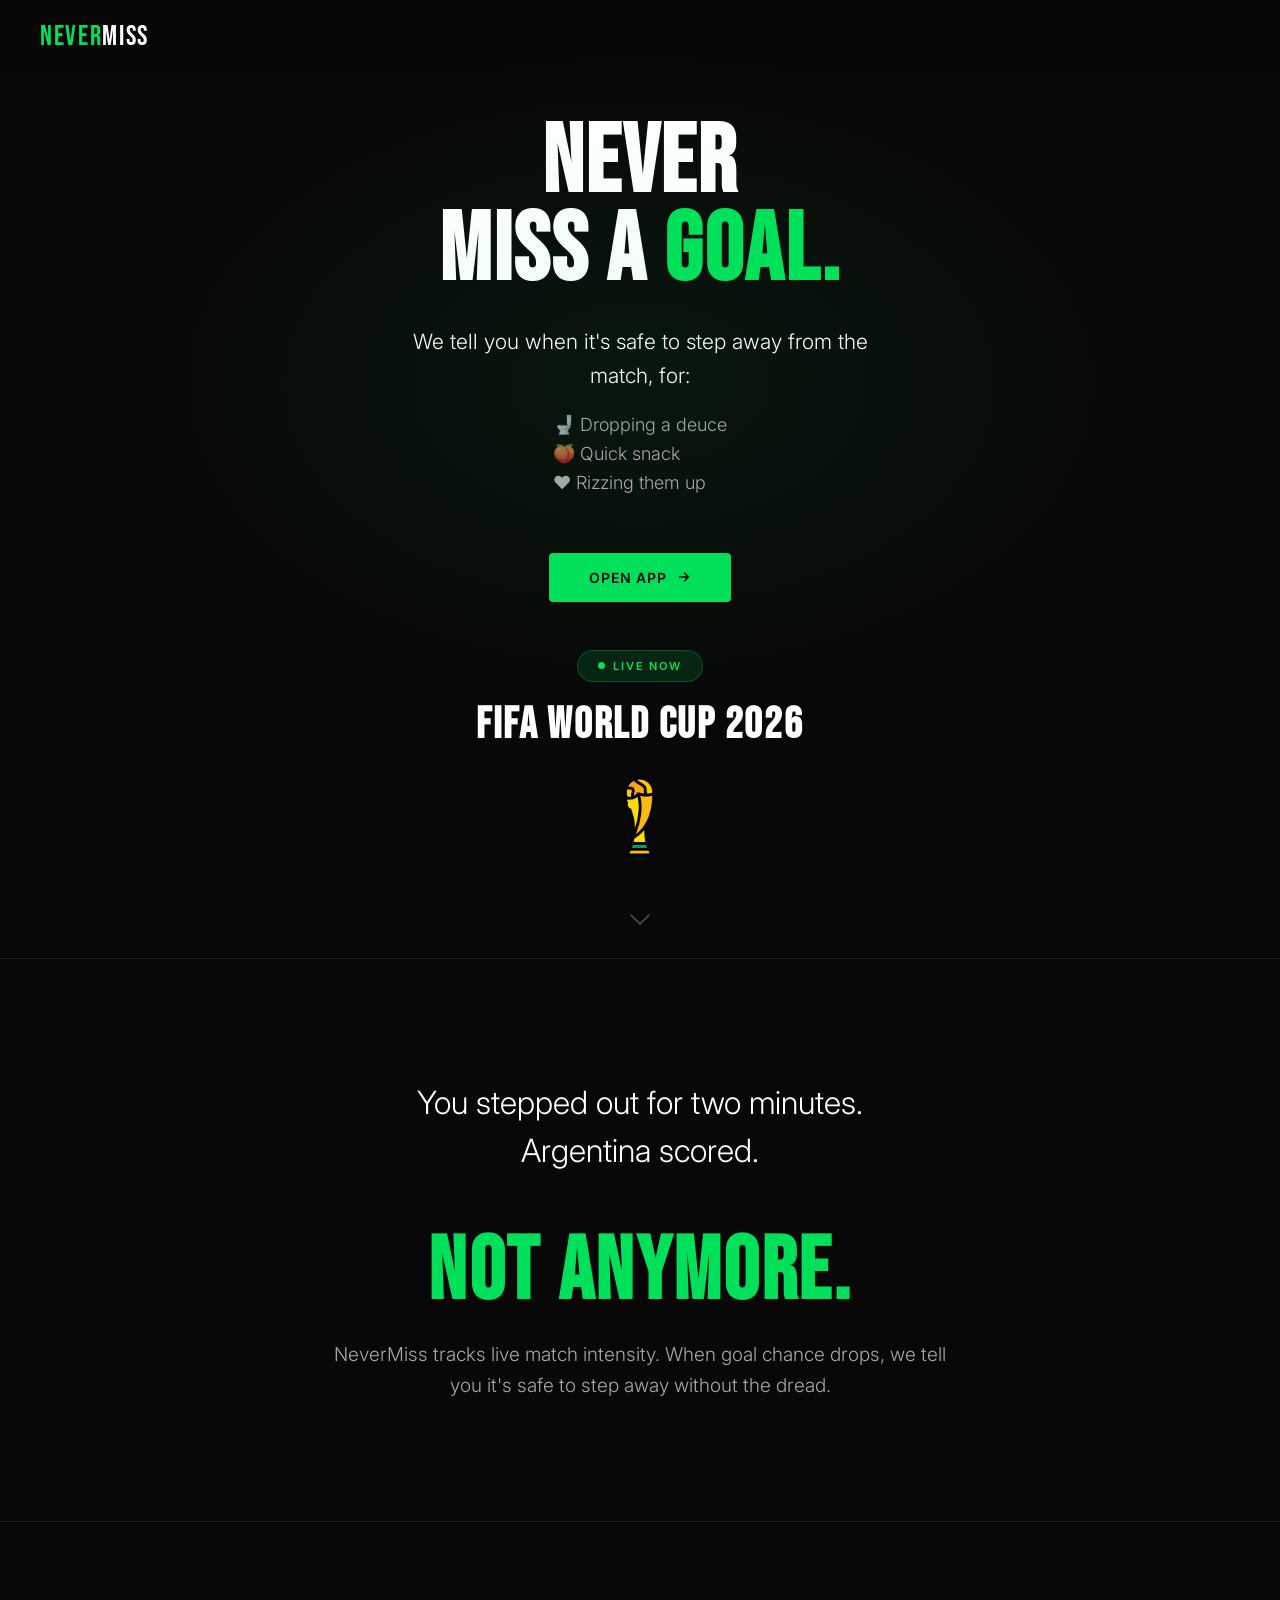
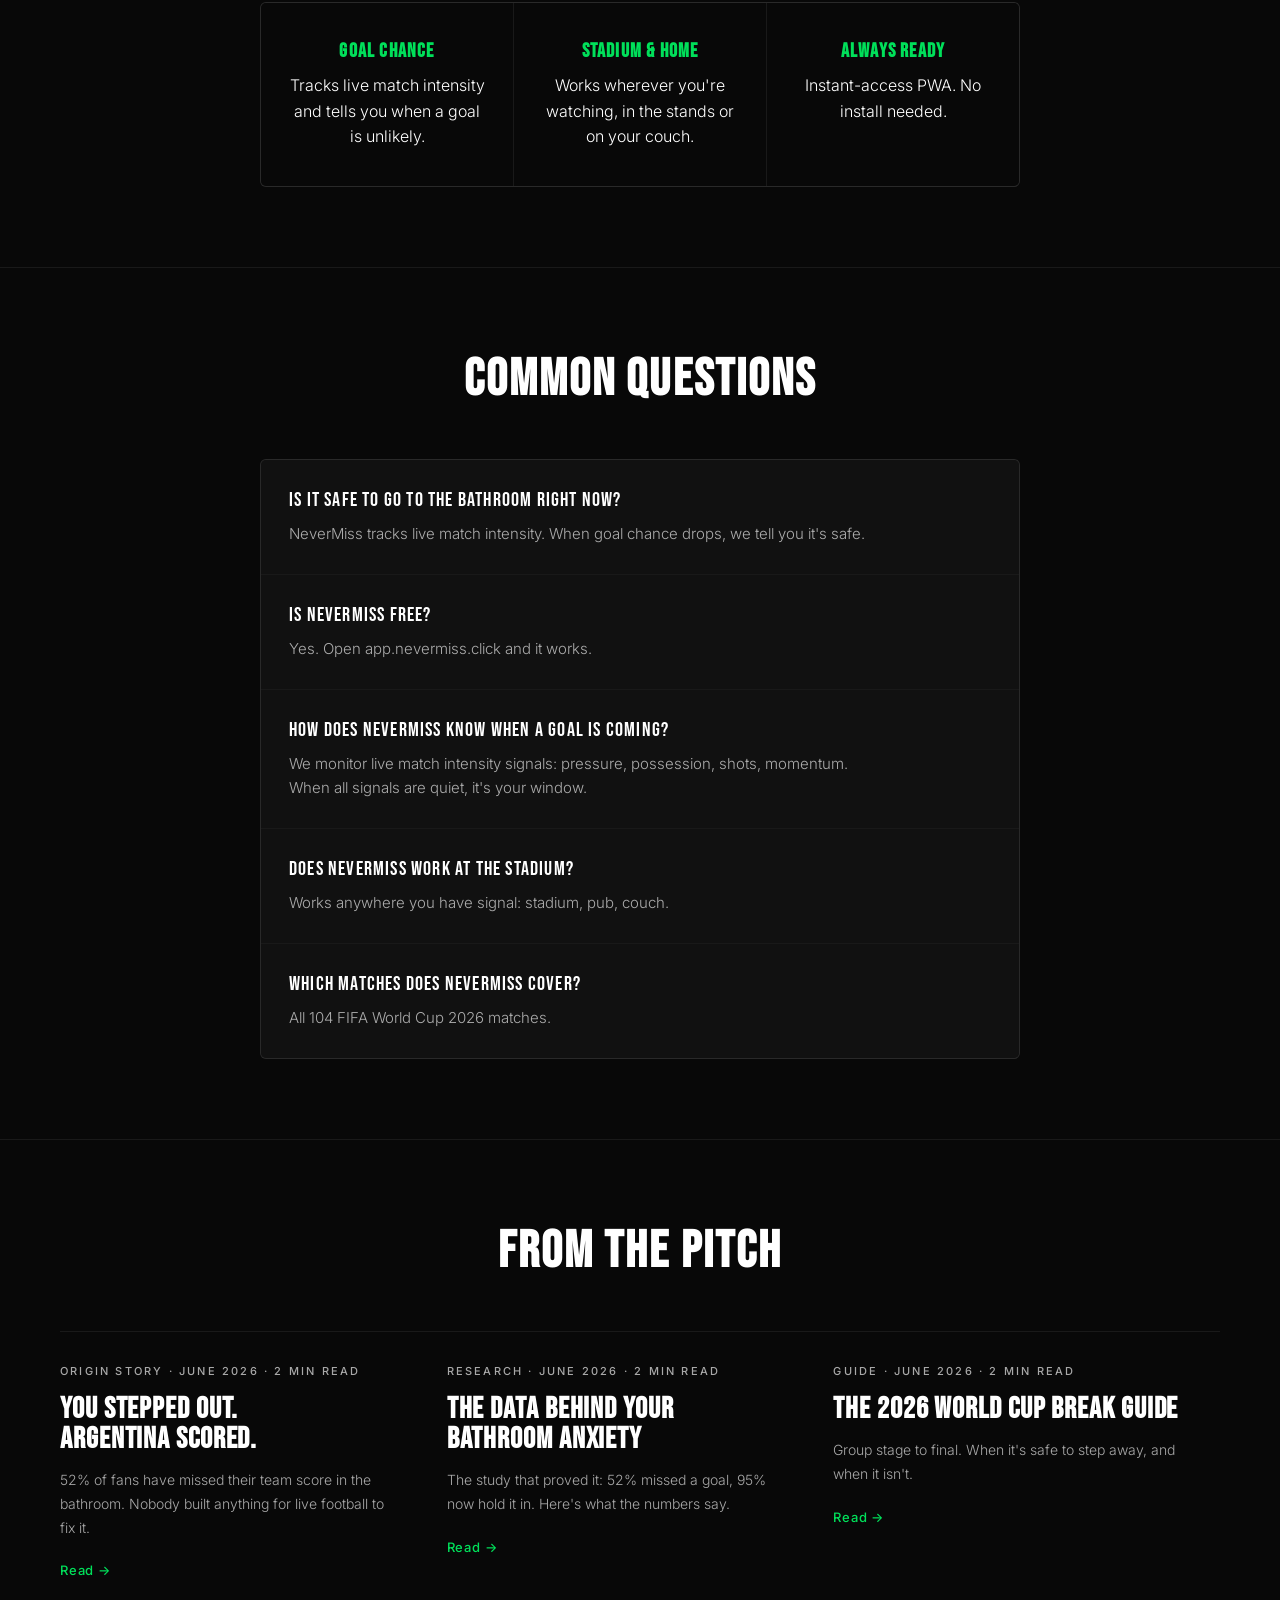
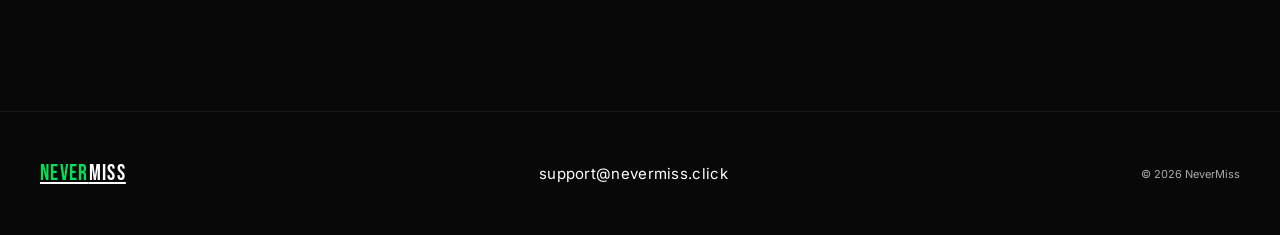
==== commit de8d9866: "fix: remove scroll-reveal content gating and a11y gaps - Reveal animations no longer start at opacit" ====
--- a/index.html
+++ b/index.html
@@ -109,7 +109,8 @@
 
   <link rel="preconnect" href="https://fonts.googleapis.com" />
   <link rel="preconnect" href="https://fonts.gstatic.com" crossorigin />
-  <link href="https://fonts.googleapis.com/css2?family=Bebas+Neue&family=Inter:wght@300;400;500&display=swap" rel="stylesheet" />
+  <link rel="preload" href="https://fonts.googleapis.com/css2?family=Bebas+Neue&family=Inter:wght@300;400;500&display=swap" as="style" onload="this.onload=null;this.rel='stylesheet'" />
+  <noscript><link rel="stylesheet" href="https://fonts.googleapis.com/css2?family=Bebas+Neue&family=Inter:wght@300;400;500&display=swap" /></noscript>
 
   <style>
     *, *::before, *::after {
@@ -151,8 +152,8 @@
     }
 
     @keyframes headline-snap {
-      from { opacity: 0; letter-spacing: 0.12em; }
-      to { opacity: 1; letter-spacing: 0.02em; }
+      from { opacity: 0; transform: translateY(-4px) scaleX(0.98); }
+      to { opacity: 1; transform: translateY(0) scaleX(1); }
     }
 
     @keyframes fade-in {
@@ -179,6 +180,18 @@
       top: 0;
     }
 
+    .sr-only {
+      position: absolute;
+      width: 1px;
+      height: 1px;
+      padding: 0;
+      margin: -1px;
+      overflow: hidden;
+      clip: rect(0, 0, 0, 0);
+      white-space: nowrap;
+      border: 0;
+    }
+
     /* ── NAV ── */
     nav {
       position: fixed;
@@ -269,7 +282,7 @@
     .hero-use-cases li {
       font-size: clamp(15px, 2vw, 18px);
       font-weight: 300;
-      color: rgba(255,255,255,0.72);
+      color: var(--muted);
       display: flex;
       align-items: center;
       gap: 10px;
@@ -441,8 +454,7 @@
         animation: none;
         opacity: 1;
       }
-      .js .reveal { transition: none; opacity: 1; transform: none; }
-      .js .reveal-snap { opacity: 1; }
+      .js .reveal.is-revealed { animation: none; }
       .js .reveal-snap.is-revealed { animation: none; }
     }
 
@@ -537,7 +549,7 @@
     .pillar-body {
       font-size: 16px;
       font-weight: 300;
-      color: var(--muted);
+      color: var(--white);
       line-height: 1.6;
       text-wrap: pretty;
       text-align: center;
@@ -582,26 +594,22 @@
     }
 
     /* ── SCROLL REVEAL ── */
+    @keyframes reveal-up {
+      from { opacity: 0; transform: translateY(16px); }
+      to   { opacity: 1; transform: translateY(0); }
+    }
+
     @keyframes reveal-snap {
-      from { opacity: 0; letter-spacing: 0.12em; }
-      to   { opacity: 1; letter-spacing: 0.03em; }
-    }
-
-    .js .reveal {
-      opacity: 0;
-      transform: translateY(16px);
-      transition: opacity 520ms var(--ease-out-expo), transform 520ms var(--ease-out-expo);
-      transition-delay: calc(var(--i, 0) * 80ms);
-    }
+      from { opacity: 0; transform: translateY(8px) scaleX(0.97); }
+      to   { opacity: 1; transform: translateY(0) scaleX(1); }
+    }
+
     .js .reveal.is-revealed {
-      opacity: 1;
-      transform: translateY(0);
-    }
-
-    .js .reveal-snap { opacity: 0; }
+      animation: reveal-up 520ms var(--ease-out-expo) calc(var(--i, 0) * 80ms) both;
+    }
+
     .js .reveal-snap.is-revealed {
-      opacity: 1;
-      animation: reveal-snap 520ms var(--ease-out-expo) calc(var(--i, 0) * 80ms) backwards;
+      animation: reveal-snap 520ms var(--ease-out-expo) calc(var(--i, 0) * 80ms) both;
     }
 
     /* ── FOOTER ── */
@@ -620,6 +628,7 @@
       font-size: 22px;
       letter-spacing: 0.06em;
       color: var(--white);
+      padding: 8px 0;
     }
 
     .footer-contact {
@@ -629,6 +638,7 @@
       text-decoration: none;
       letter-spacing: 0.02em;
       transition: color 0.2s;
+      padding: 8px 0;
     }
 
     .footer-contact:hover {
@@ -887,17 +897,17 @@
           <span class="cd-number" id="cd-days">00</span>
           <span class="cd-unit">Days</span>
         </div>
-        <span class="cd-sep">:</span>
+        <span class="cd-sep" aria-hidden="true">:</span>
         <div class="cd-block">
           <span class="cd-number" id="cd-hours">00</span>
           <span class="cd-unit">Hours</span>
         </div>
-        <span class="cd-sep">:</span>
+        <span class="cd-sep" aria-hidden="true">:</span>
         <div class="cd-block">
           <span class="cd-number" id="cd-mins">00</span>
           <span class="cd-unit">Mins</span>
         </div>
-        <span class="cd-sep">:</span>
+        <span class="cd-sep" aria-hidden="true">:</span>
         <div class="cd-block">
           <span class="cd-number" id="cd-secs">00</span>
           <span class="cd-unit">Secs</span>
@@ -912,7 +922,7 @@
         <span class="wc-live-badge-text">Live Now</span>
       </div>
       <h2 class="wc-live-heading">FIFA World Cup 2026</h2>
-      <img class="wc-icon" src="[data-uri]" alt="FIFA World Cup Trophy" />
+      <img class="wc-icon" width="512" height="512" src="[data-uri]" alt="FIFA World Cup Trophy" />
     </div>
 
     <div class="hero-scroll-cue" aria-hidden="true">
@@ -933,7 +943,8 @@
   </section>
 
   <!-- ABOUT -->
-  <section class="about">
+  <section class="about" aria-labelledby="pillars-heading">
+    <h2 id="pillars-heading" class="sr-only">How NeverMiss Works</h2>
     <div class="pillars">
       <div class="pillar reveal" style="--i:0">
         <h3 class="pillar-title">Goal Chance</h3>
@@ -951,8 +962,8 @@
   </section>
 
   <!-- FAQ -->
-  <section class="faq">
-    <h2 class="faq-headline">Common Questions</h2>
+  <section class="faq" aria-labelledby="faq-heading">
+    <h2 class="faq-headline" id="faq-heading">Common Questions</h2>
     <dl class="faq-list">
       <div class="faq-item reveal" style="--i:0">
         <dt class="faq-q">Is it safe to go to the bathroom right now?</dt>
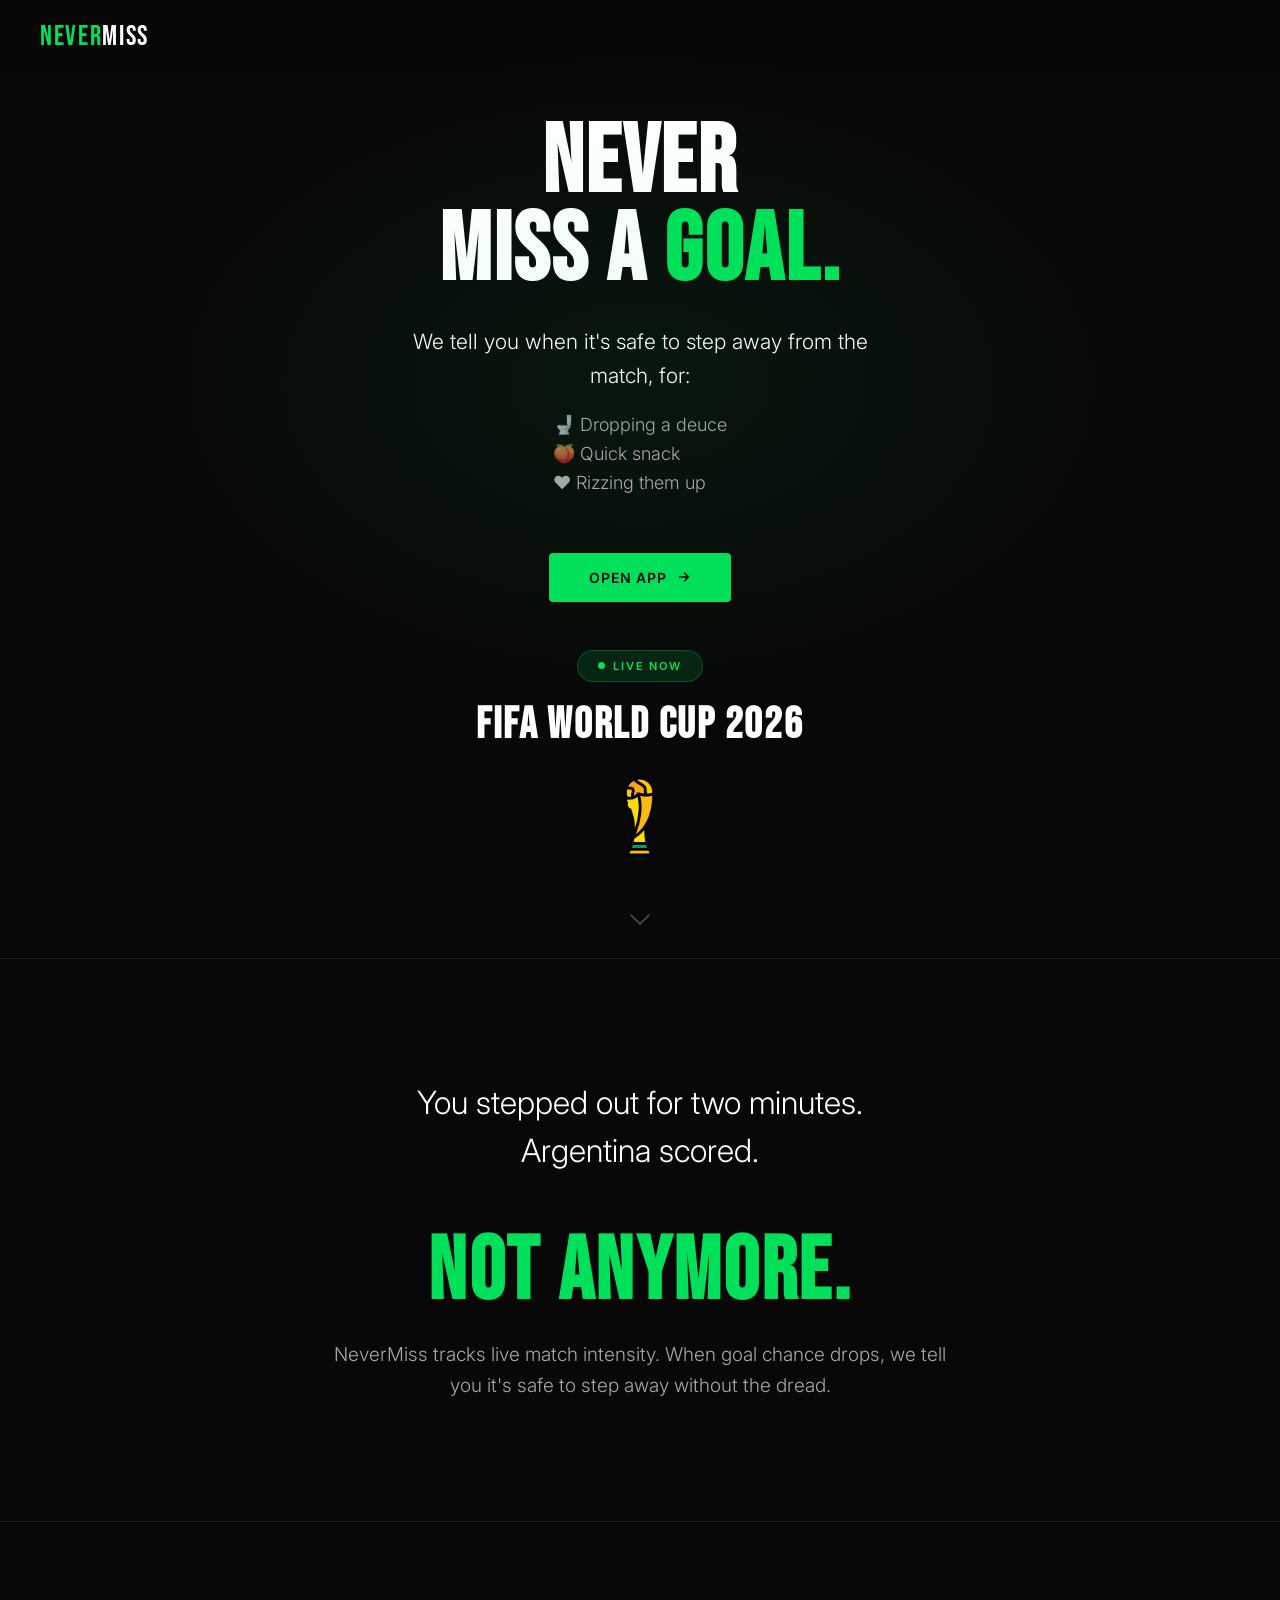
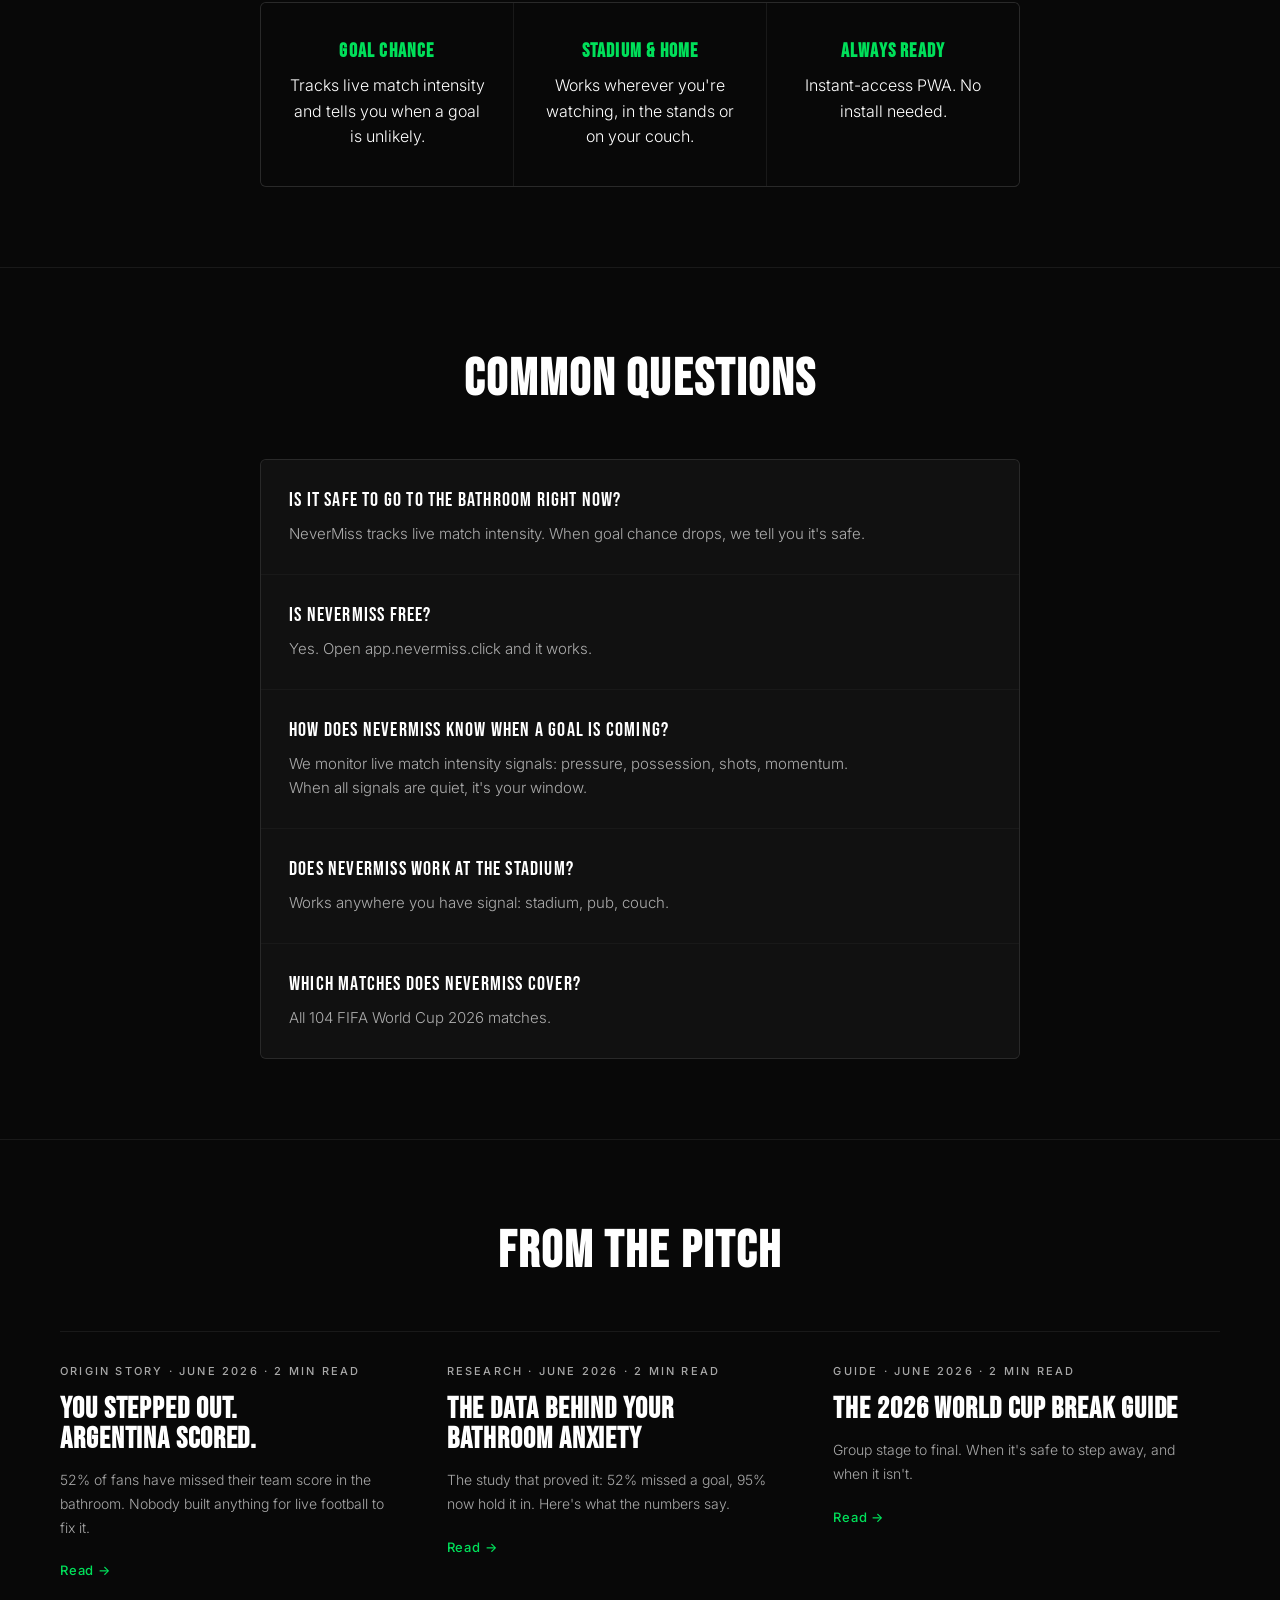
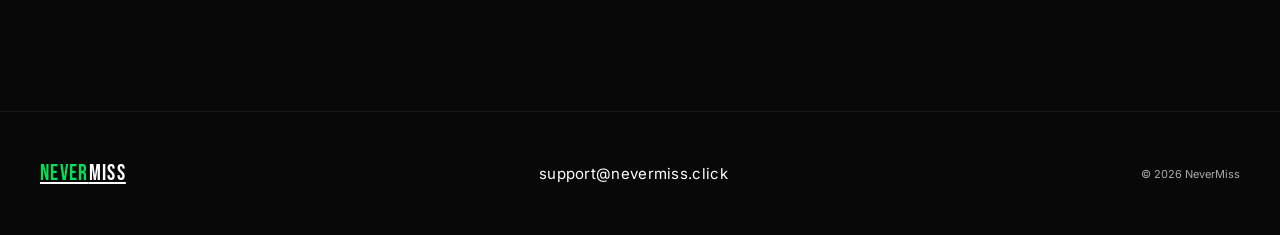
==== commit 612817bc: "fix(animation): restore transition-based reveals, add IO fallback Animation-based approach with `bot" ====
--- a/index.html
+++ b/index.html
@@ -454,7 +454,8 @@
         animation: none;
         opacity: 1;
       }
-      .js .reveal.is-revealed { animation: none; }
+      .js .reveal { transition: none; opacity: 1; transform: none; }
+      .js .reveal-snap { opacity: 1; }
       .js .reveal-snap.is-revealed { animation: none; }
     }
 
@@ -594,21 +595,25 @@
     }
 
     /* ── SCROLL REVEAL ── */
-    @keyframes reveal-up {
-      from { opacity: 0; transform: translateY(16px); }
-      to   { opacity: 1; transform: translateY(0); }
-    }
-
     @keyframes reveal-snap {
       from { opacity: 0; transform: translateY(8px) scaleX(0.97); }
       to   { opacity: 1; transform: translateY(0) scaleX(1); }
     }
 
+    .js .reveal {
+      opacity: 0;
+      transform: translateY(16px);
+      transition: opacity 520ms var(--ease-out-expo), transform 520ms var(--ease-out-expo);
+      transition-delay: calc(var(--i, 0) * 80ms);
+    }
     .js .reveal.is-revealed {
-      animation: reveal-up 520ms var(--ease-out-expo) calc(var(--i, 0) * 80ms) both;
-    }
-
+      opacity: 1;
+      transform: translateY(0);
+    }
+
+    .js .reveal-snap { opacity: 0; }
     .js .reveal-snap.is-revealed {
+      opacity: 1;
       animation: reveal-snap 520ms var(--ease-out-expo) calc(var(--i, 0) * 80ms) both;
     }
 
@@ -1085,6 +1090,11 @@
       document.querySelectorAll('.reveal, .reveal-snap').forEach(function(el) {
         io.observe(el);
       });
+      setTimeout(function() {
+        document.querySelectorAll('.reveal:not(.is-revealed), .reveal-snap:not(.is-revealed)').forEach(function(el) {
+          el.classList.add('is-revealed');
+        });
+      }, 2500);
     })();
   </script>
 
